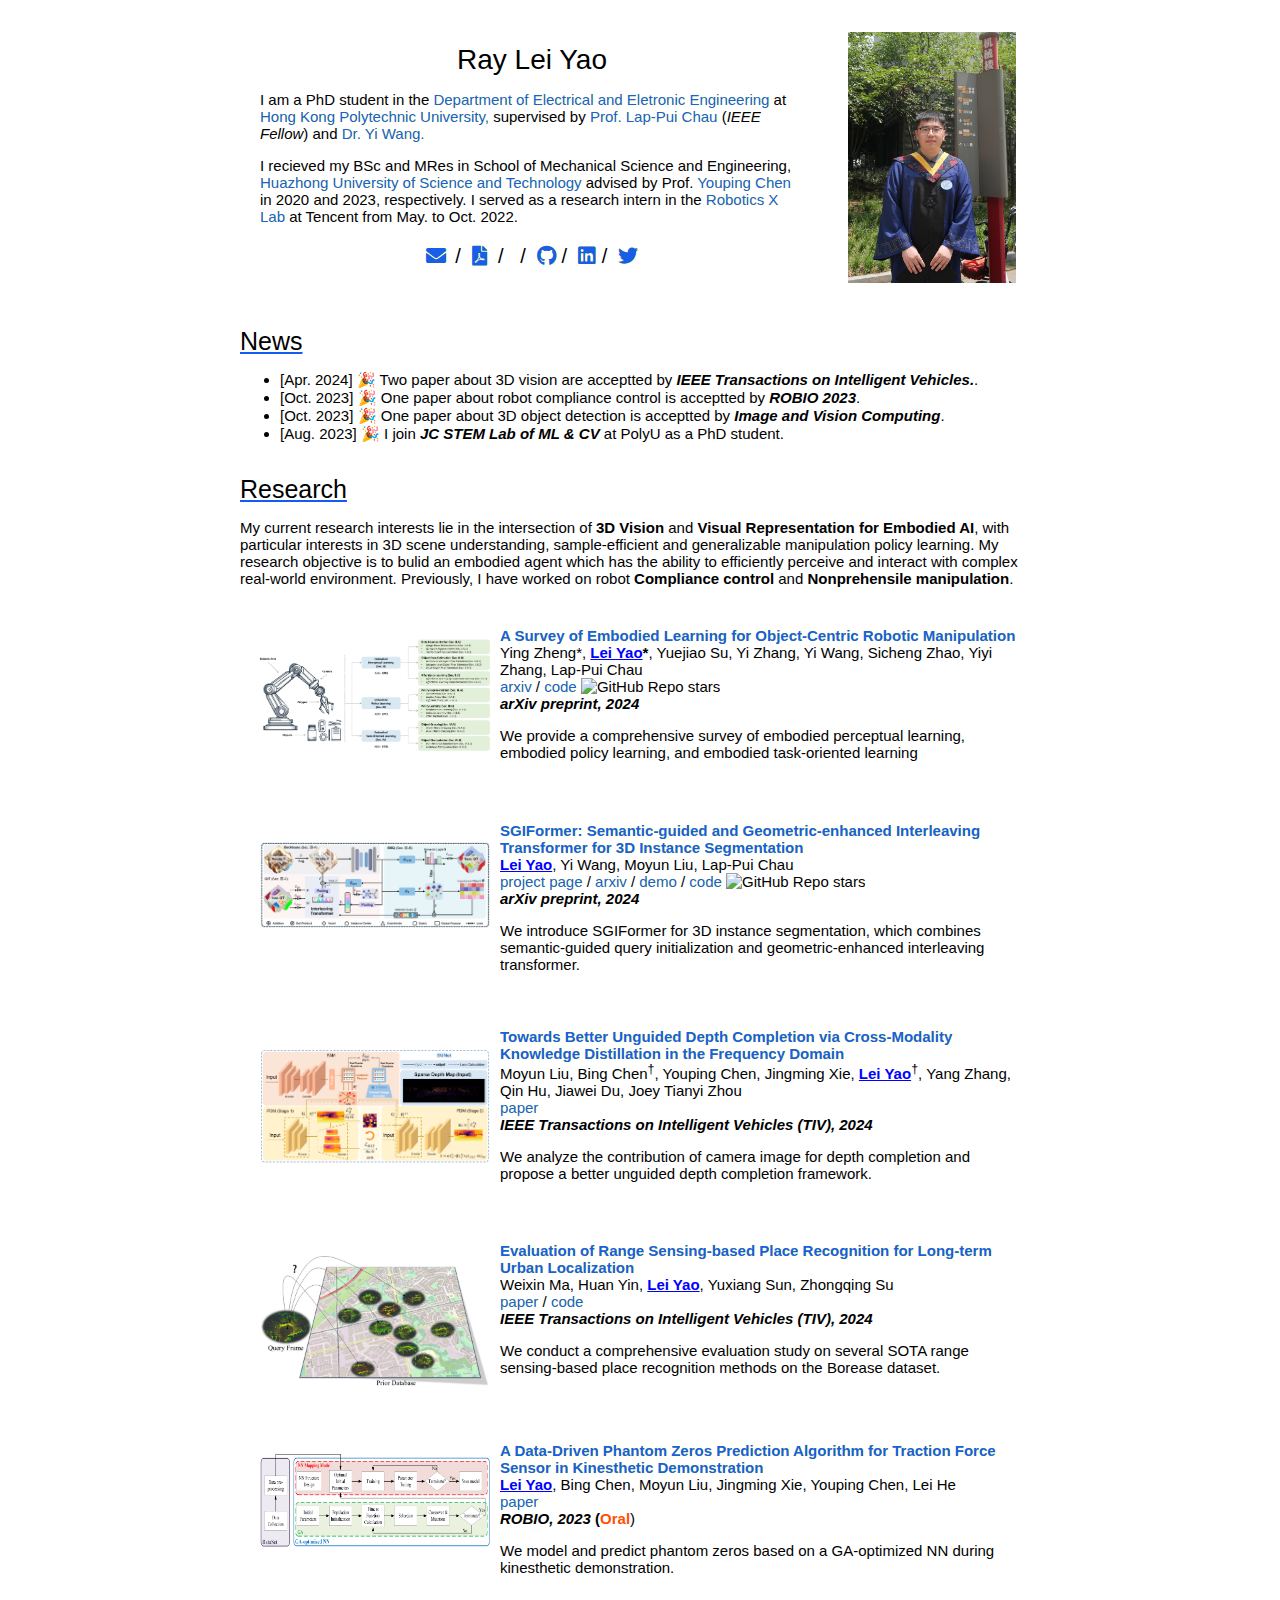
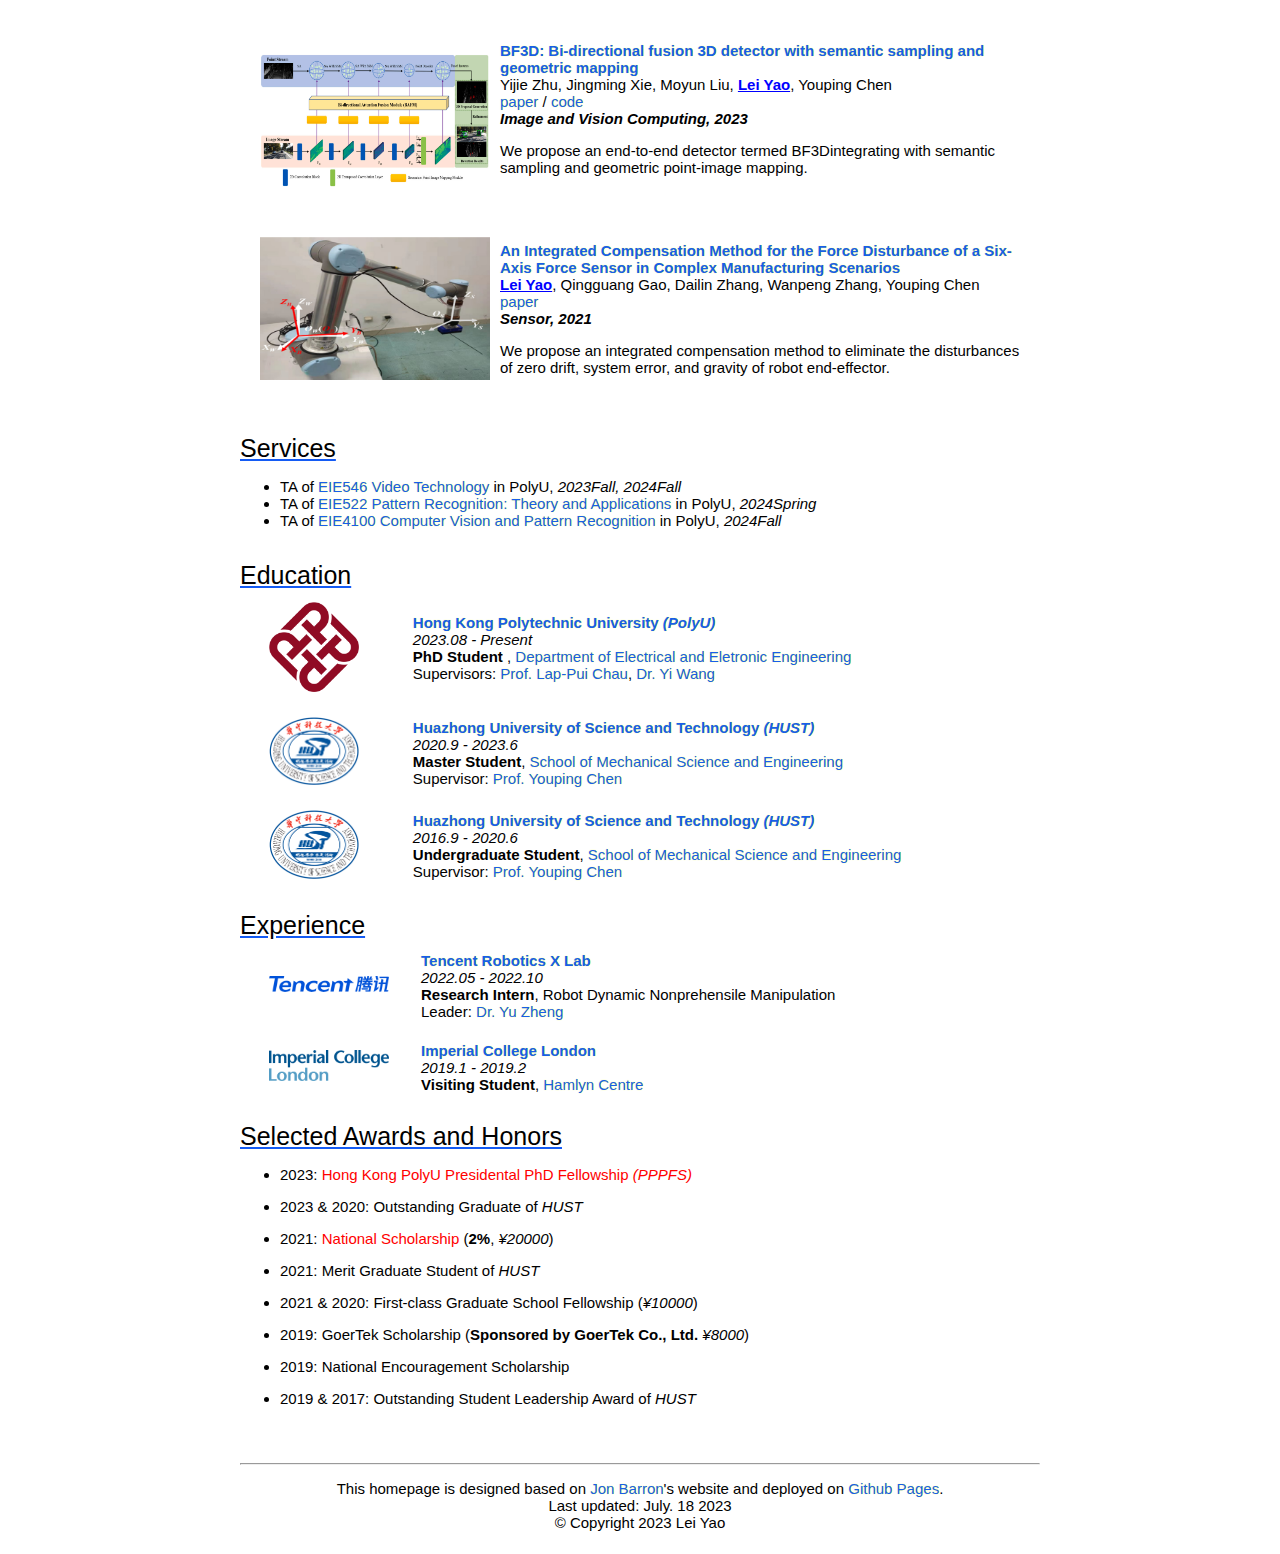
==== index.html @ b96302c8 "update SGIFormer new link" ====
<!DOCTYPE HTML>
<html lang="en">

<!-- <head> -->
<head><meta http-equiv="Content-Type" content="text/html; charset=UTF-8">
  <title>Lei Yao</title>
  <meta name="author" content="Lei Yao">
  <meta name="viewport" content="width=device-width, initial-scale=1">
  <link rel="stylesheet" type="text/css" href="stylesheet.css">
	<link rel="icon" type="image/png" href="static/images/PolyU.png">
  <link rel="stylesheet" href="https://cdn.jsdelivr.net/npm/@fortawesome/fontawesome-free@5.15.4/css/all.min.css" integrity="sha256-mUZM63G8m73Mcidfrv5E+Y61y7a12O5mW4ezU3bxqW4=" crossorigin="anonymous">
  <link rel="stylesheet" href="https://cdn.jsdelivr.net/npm/academicons@1.9.1/css/academicons.min.css" integrity="sha256-i1+4qU2G2860dGGIOJscdC30s9beBXjFfzjWLjBRsBg=" crossorigin="anonymous">

</head>

<!-- body -->
<body>
  <!-- self-intro -->
  <table style="width:100%;max-width:800px;border:0px;border-spacing:0px;border-collapse:separate;margin-right:auto;margin-left:auto;"><tbody>
    <tr style="padding:0px">
      <td style="padding:0px">
        <table style="width:100%;border:0px;border-spacing:0px;border-collapse:separate;margin-right:auto;margin-left:auto;"><tbody>
          <tr style="padding:0px">
            <td style="padding:2.5%;width:73%;vertical-align:middle">
              <p style="text-align:center">
                <name>Ray Lei Yao</name>
              </p>
              <p>
              <intro>I am a PhD student in the  
                <a href="https://www.polyu.edu.hk/eee/" target="_blank"><d>Department of Electrical and Eletronic Engineering</d></a> 
                at <a href="https://www.polyu.edu.hk/en/" target="_blank"><d>Hong Kong Polytechnic University,</d></a>
                supervised by <a href="https://www.eie.polyu.edu.hk/~lpchau/" target="_blank"><d> Prof. Lap-Pui Chau</d></a> (<i>IEEE Fellow</i>)
                and <a href="https://wangyintu.github.io/" target="_blank">Dr. Yi Wang.</a>
              </intro>
              <p>
              <intro>
                I recieved my BSc and MRes in School of Mechanical Science and Engineering, <a href="http://english.hust.edu.cn/" target="_blank"><d>Huazhong University of Science and Technology</d></a> 
                advised by Prof. <a href="http://english.mse.hust.edu.cn/info/1046/1148.htm" target="_blank"><d>Youping Chen</d></a> in 2020 and 2023, respectively. 
                I served as a research intern in the <a href="https://www.tencent.com/en-us/business/robotics.html" target="_blank">Robotics X Lab</a> at Tencent from May. to Oct. 2022.
              </intro>
              </p>   
              <p style="text-align:center;font-size:20px;">
                <a href="mailto:rayyohhust@gmail.com" target="_blank"><i class="fas fa-envelope" style="font-size:20px;"></i> </a> &nbsp/&nbsp
                <a href="static/pdf/YAO_Lei_CV.pdf" target="_blank"><i class="fas fa-file-pdf" style="font-size:20px;"></i></a> &nbsp/&nbsp
                <a href="https://scholar.google.com/citations?user=pPOcSQMAAAAJ" target="_blank"><i class="ai ai-google-scholar" style="font-size:20px;"></i></a> &nbsp/&nbsp
                <a href="https://github.com/RayYoh/" target="_blank"><i class="fab fa-github" style="font-size:20px;"></i></a>&nbsp/&nbsp
                <a href="https://www.linkedin.com/in/rayyoh/" target="_blank"><i class="fab fa-linkedin" style="font-size:20px;"></i></a>&nbsp/&nbsp
                <a href="https://twitter.com/HighLander7_" tabindex="_blank"><i class="fab fa-twitter" style="font-size:20px;"></i></a>
              </p>
            </td>
            <td style="padding:3%;width:40%;max-width:40%">
              <img style="width:100%;max-width:100%" alt="profile photo" src="static/images/profile.jpg" class="hoverZoomLink">
            </td>
          </tr>
        </tbody></table>
        <table style="width:100%;border:0px;border-spacing:0px;border-collapse:separate;margin-right:auto;margin-left:auto;"><tbody>
    </tr>
  </tbody></table>

  <!-- News -->
  <table style="width:90%;border:0px;border-spacing:0px;border-collapse:separate;margin-right:auto;margin-left:auto;"><tbody>
          
    <br>
    <heading>News</heading>
    <br>
    <td style="padding:0px;width:100%;vertical-align:middle">
    <p>
      <li>[Apr. 2024] 🎉 Two paper about 3D vision are acceptted by <i><strong>IEEE Transactions on Intelligent Vehicles.</strong></i>.</li>
      <li>[Oct. 2023] 🎉 One paper about robot compliance control is acceptted by <i><strong>ROBIO 2023</strong></i>.</li>
      <li>[Oct. 2023] 🎉 One paper about 3D object detection is acceptted by <i><strong>Image and Vision Computing</strong></i>.</li>
      <li>[Aug. 2023] 🎉 I join <i><strong>JC STEM Lab of ML & CV</strong></i> at PolyU as a PhD student.</li>
      
    </p> 
  </td>
  </tr>
  </tbody></table>

  <!-- Research -->
  <table style="width:100%;border:0px;border-spacing:0px;border-collapse:separate;margin-right:auto;margin-left:auto;"><tbody>
    <br>
    <heading>Research</heading>
    <br>
    <p>My current research interests lie in the intersection of <strong>3D Vision</strong> and <strong>Visual Representation for Embodied AI</strong>, 
      with particular interests in 3D scene understanding, sample-efficient and generalizable manipulation policy learning. My research objective
      is to bulid an embodied agent which has the ability to efficiently perceive and interact with complex real-world environment. 
      Previously, I have worked on robot <strong>Compliance control</strong> and <strong>Nonprehensile manipulation</strong>.</p>
    
    <!-- ORCM -->
    <tr>
      <td style="padding:20px;width:30%;vertical-align:middle">
        <div class="one">
          <div class="two" id='malle_image'>
            <br>
            <img src='static/images/ORCM.png' width="230"></div>
            <br>
          <img src='static/images/ORCM.png' width="230">
        </div>
        <script type="text/javascript">
          function malle_start() {
            document.getElementById('malle_image').style.opacity = "1";
          }
          function malle_stop() {
            document.getElementById('malle_image').style.opacity = "0";
          }
          malle_stop()
        </script>
      </td>
      <td style="padding:20px;width:75%;vertical-align:middle">
        <a href="https://ieeexplore.ieee.org/document/10517614">
          <papertitle>A Survey of Embodied Learning for Object-Centric Robotic Manipulation</papertitle>
        </a>
        <br>
        Ying Zheng*, <strong><u style="color: blue;">Lei Yao</u>*</strong>, Yuejiao Su, Yi Zhang, Yi Wang, Sicheng Zhao, Yiyi Zhang, Lap-Pui Chau
        <br>
        <a href="https://arxiv.org/pdf/2408.11537">arxiv</a> / <a href="https://github.com/RayYoh/OCRM_survey">code</a> <img alt="GitHub Repo stars" src="https://img.shields.io/github/stars/RayYoh/OCRM_survey?style=social">

        <br>
        <em><strong>arXiv preprint, 2024</strong></em>
        <p>We provide a comprehensive survey of embodied perceptual learning, embodied policy learning, and embodied task-oriented learning</p>
      </td>
    </tr>
   
    <!-- SGIFormer -->
    <tr>
      <td style="padding:20px;width:30%;vertical-align:middle">
        <div class="one">
          <div class="two" id='malle_image'>
            <br>
            <img src='static/images/SGIFormer.png' width="230"></div>
            <br>
          <img src='static/images/SGIFormer.png' width="230">
        </div>
        <script type="text/javascript">
          function malle_start() {
            document.getElementById('malle_image').style.opacity = "1";
          }
          function malle_stop() {
            document.getElementById('malle_image').style.opacity = "0";
          }
          malle_stop()
        </script>
      </td>
      <td style="padding:20px;width:75%;vertical-align:middle">
        <a href="https://rayyoh.github.io/SGIFormer/">
          <papertitle>SGIFormer: Semantic-guided and Geometric-enhanced Interleaving Transformer for 3D Instance Segmentation</papertitle>
        </a>
        <br>
        <strong><u style="color: blue;">Lei Yao</u></strong>, Yi Wang, Moyun Liu, Lap-Pui Chau
        <br>
        <a href="https://rayyoh.github.io/SGIFormer/">project page</a> / <a href="https://arxiv.org/abs/2407.11564">arxiv</a> / <a href="https://rayyoh.github.io/SGIFormer/static/visualizations/f3d64c30f8/index.html">demo</a> / <a href="https://github.com/RayYoh/SGIFormer">code</a> <img alt="GitHub Repo stars" src="https://img.shields.io/github/stars/RayYoh/SGIFormer?style=social">

        <br>
        <em><strong>arXiv preprint, 2024</strong></em>
        <p>We introduce SGIFormer for 3D instance segmentation, which combines semantic-guided query initialization and geometric-enhanced interleaving transformer.</p>
      </td>
    </tr>

    <!-- BUNet -->
    <tr>
      <td style="padding:20px;width:30%;vertical-align:middle">
        <div class="one">
          <div class="two" id='malle_image'>
            <br>
            <img src='static/images/BUNet.png' width="230"></div>
            <br>
          <img src='static/images/BUNet.png' width="230">
        </div>
        <script type="text/javascript">
          function malle_start() {
            document.getElementById('malle_image').style.opacity = "1";
          }
          function malle_stop() {
            document.getElementById('malle_image').style.opacity = "0";
          }
          malle_stop()
        </script>
      </td>
      <td style="padding:20px;width:75%;vertical-align:middle">
        <a href="https://ieeexplore.ieee.org/document/10517614">
          <papertitle>Towards Better Unguided Depth Completion via Cross-Modality Knowledge Distillation in the Frequency Domain</papertitle>
        </a>
        <br>
        Moyun Liu, Bing Chen<span style="vertical-align: super; font-size: smaller;">&#8224;</span>,
        Youping Chen, Jingming Xie,
        <strong><u style="color: blue;">Lei Yao</u></strong><span style="vertical-align: super; font-size: smaller;">&#8224;</span>,
        Yang Zhang, Qin Hu, Jiawei Du, Joey Tianyi Zhou
        <br>
        <a href="https://ieeexplore.ieee.org/document/10517614">paper</a>
        <br>
        <em><strong>IEEE Transactions on Intelligent Vehicles (TIV), 2024</strong></em>
        <p>We analyze the contribution of camera image for depth completion and propose a better unguided depth completion framework.</p>
      </td>
    </tr>

    <!-- Place Recognition -->
    <tr>
      <td style="padding:20px;width:30%;vertical-align:middle">
        <div class="one">
          <div class="two" id='malle_image'>
            <br>
            <img src='static/images/PR.png' width="230"></div>
            <br>
          <img src='static/images/PR.png' width="230">
        </div>
        <script type="text/javascript">
          function malle_start() {
            document.getElementById('malle_image').style.opacity = "1";
          }
          function malle_stop() {
            document.getElementById('malle_image').style.opacity = "0";
          }
          malle_stop()
        </script>
      </td>
      <td style="padding:20px;width:75%;vertical-align:middle">
        <a href="https://ieeexplore.ieee.org/document/10477884">
          <papertitle>Evaluation of Range Sensing-based Place Recognition for Long-term Urban Localization</papertitle>
        </a>
        <br>
        Weixin Ma, Huan Yin,         
        <strong><u style="color: blue;">Lei Yao</u></strong>,
        Yuxiang Sun, Zhongqing Su
        <br>
        <a href="https://ieeexplore.ieee.org/document/10477884">paper</a> / <a href="https://github.com/Weixin-Ma/PR_Evaluation_Project">code</a>
        <br>
        <em><strong>IEEE Transactions on Intelligent Vehicles (TIV), 2024</strong></em>        
        <p>We conduct a comprehensive evaluation study on several SOTA range sensing-based place recognition methods on the Borease dataset.</p>
      </td>
    </tr>

    <!-- GANN -->
    <tr>
      <td style="padding:20px;width:30%;vertical-align:middle">
        <div class="one">
          <div class="two" id='malle_image'>
            <br>
            <img src='static/images/GANN.png' width="230"></div>
            <br>
          <img src='static/images/GANN.png' width="230">
        </div>
        <script type="text/javascript">
          function malle_start() {
            document.getElementById('malle_image').style.opacity = "1";
          }
          function malle_stop() {
            document.getElementById('malle_image').style.opacity = "0";
          }
          malle_stop()
        </script>
      </td>
      <td style="padding:20px;width:75%;vertical-align:middle">
        <a href="https://ieeexplore.ieee.org/abstract/document/10354632" target="_blank">
          <papertitle>A Data-Driven Phantom Zeros Prediction Algorithm for Traction Force Sensor in Kinesthetic Demonstration</papertitle>
        </a>
        <br>        
        <strong><u style="color: blue;">Lei Yao</u></strong>, Bing Chen, Moyun Liu, Jingming Xie, Youping Chen, Lei He
        <br>
        <a href="https://ieeexplore.ieee.org/abstract/document/10354632">paper</a>
        <br>
        <em><strong>ROBIO, 2023</em> (<b color=red>Oral</b></strong>)        
        <p>We model and predict phantom zeros based on a GA-optimized NN during kinesthetic demonstration.</p>
      </td>
    </tr>

    <!-- BF3D -->
    <tr>
      <td style="padding:20px;width:30%;vertical-align:middle">
        <div class="one">
          <div class="two" id='malle_image'>
            <br>
            <img src='static/images/BF3D.png' width="230"></div>
            <br>
          <img src='static/images/BF3D.png' width="230">
        </div>
        <script type="text/javascript">
          function malle_start() {
            document.getElementById('malle_image').style.opacity = "1";
          }
          function malle_stop() {
            document.getElementById('malle_image').style.opacity = "0";
          }
          malle_stop()
        </script>
      </td>
      <td style="padding:20px;width:75%;vertical-align:middle">
        <a href="https://www.sciencedirect.com/science/article/pii/S0262885623002093?dgcid=coauthor" target="_blank">
          <papertitle>BF3D: Bi-directional fusion 3D detector with semantic sampling and geometric mapping</papertitle>
        </a>
        <br>
        Yijie Zhu, Jingming Xie, Moyun Liu, <strong><u style="color: blue;">Lei Yao</u></strong>, Youping Chen
        <br>
        <a href="https://www.sciencedirect.com/science/article/pii/S0262885623002093?dgcid=coauthor">paper</a> / <a href="https://github.com/hustzyj/BF3D">code</a>
        <br>
        <em><strong>Image and Vision Computing, 2023</strong></em>
        <p></p>
        
        <p>We propose an end-to-end detector termed BF3Dintegrating with semantic sampling and geometric point-image mapping.</p>
      </td>
    </tr>

    <!-- Sensors -->
    <tr>
      <td style="padding:20px;width:30%;vertical-align:middle">
        <!-- <div class="one">
          <div class="two" id='malle_image'>
            <br>
            <img src='static/images/2021sensors.png' width="190"></div>
            <br>
          <img src='static/images/2021sensors.png' width="190">
        </div> -->
        <div class="one">
          <img src='static/images/sensors.png' width="230">
        <script type="text/javascript">
          function malle_start() {
            document.getElementById('malle_image').style.opacity = "1";
          }
          function malle_stop() {
            document.getElementById('malle_image').style.opacity = "0";
          }
          malle_stop()
        </script>
      </td>
      <td style="padding:20px;width:75%;vertical-align:middle">
        <a href="https://www.mdpi.com/1424-8220/21/14/4706" target="_blank">
          <papertitle>An Integrated Compensation Method for the Force Disturbance of a Six-Axis Force Sensor in Complex Manufacturing Scenarios</papertitle>
        </a>
        <br>
        <strong><u style="color: blue;">Lei Yao</u></strong>, Qingguang Gao, Dailin Zhang, Wanpeng Zhang, Youping Chen
        <br>
        <a href="https://www.mdpi.com/1424-8220/21/14/4706">paper</a>
        <br>
        <em><strong>Sensor, 2021</strong></em>        
        <p>We propose an integrated compensation method to eliminate the disturbances of zero drift, system error, and gravity of robot end-effector.</p>
      </td>
    </tr>

  </tbody></table>

  <!-- Preprints -->
  <!-- <table style="width:100%;border:0px;border-spacing:0px;border-collapse:separate;margin-right:auto;margin-left:auto;"><tbody>
    <br>
    <heading>Preprints</heading>
    <br>

  </tbody></table> -->


  <!-- Recent Talks -->
  <!-- <table style="width:90%;border:0px;border-spacing:0px;border-collapse:separate;margin-right:auto;margin-left:auto;"><tbody>
        <br>
          <heading>Recent Talks</heading>
        <br>
        <td style="padding:0px;width:100%;vertical-align:middle">
          <P>
            <li>I presented <em>Towards Generalizable Object Perception and Manipulation</em> at <a href="www.shenlanxueyuan.com" target="_blank">Shenlan</a> Open Courses on July 23, 2023.
              <br>
              <a href="./static/images/shenlan_poster.jpg" target="_blank">Poster</a>
              /
              <a href="https://www.shenlanxueyuan.com/open/course/195" target="_blank">Website</a>
              /
              <a href="https://www.shenlanxueyuan.com/open/course/195/lesson/180/liveToVideoPreview" target="_blank">Video</a>
            </li>
          </P>
        </td>

  </tbody></table> -->
    
  <!-- Services -->
  <table style="width:90%;border:0px;border-spacing:0px;border-collapse:separate;margin-right:auto;margin-left:auto;"><tbody>
      <tr>
        <br>
        <heading>Services</heading>
        <br>
      <td style="padding:0px;width:100%;vertical-align:middle">
        <p>
          <li>TA of <a href="https://www.polyu.edu.hk/eee/-/media/department/eee/content/study/subject-syllabi/eee-subject-syllabi/msc-subjects/2023-2024/eie546.pdf">EIE546 Video Technology</a> in PolyU, <i>2023Fall, 2024Fall</i></li>
          <li>TA of <a href="https://www.eie.polyu.edu.hk/prog/msc/syllabus/eie522.pdf">EIE522 Pattern Recognition: Theory and Applications</a> in PolyU, <i>2024Spring</i></li>
          <li>TA of <a href="https://www.polyu.edu.hk/eee/-/media/department/eee/content/study/subject-syllabi/eee-subject-syllabi/msc-subjects/2023-2024/eie546.pdf">EIE4100 Computer Vision and Pattern Recognition</a> in PolyU, <i>2024Fall</i></li>
        </p>
       
      </td>
    </tr>
  </tbody></table>

  <!-- Education -->
  <table width="100%" align="center" border="0" cellpadding="10"><tbody>
      <br>
          <heading>Education</heading>
      <br>
      <tr>
        <td style="padding-left:27px;padding-right:20px;width:20%;vertical-align:middle"><img src="static/images/PolyU.png", width="90"></td>
        <td width="90%" valign="center">
          <strong><a href="https://www.polyu.edu.hk/en/" target="_blank"><papertitle>Hong Kong Polytechnic University <i>(PolyU)</i> </papertitle> </a></strong>
          <br> <em>2023.08 - Present</em> <br><strong>PhD Student </strong>, <a href="https://www.polyu.edu.hk/eee/" target="_blank"><d>Department of Electrical and Eletronic Engineering</d></a>
          <br> Supervisors: <a href="https://www.eie.polyu.edu.hk/~lpchau/" target="_blank">Prof. Lap-Pui Chau</a>, 
              <a href="https://wangyintu.github.io/" target="_blank">Dr. Yi Wang</a>
        </td>
      </tr>
      <tr>
        <td style="padding-left:27px;padding-right:20px;width:20%;vertical-align:middle"><img src="static/images/hust_logo.png", width="90"></td>
        <td width="90%" valign="center">
          <strong><a href="http://english.hust.edu.cn/" target="_blank"><papertitle>Huazhong University of Science and Technology <i>(HUST)</i></papertitle></a></strong>
          <br> <em>2020.9 - 2023.6</em>
          <br> <strong>Master Student</strong>, <a href="http://mse.hust.edu.cn/"><d>School of Mechanical Science and Engineering</d></a> 
          <br> Supervisor: <a href="http://english.mse.hust.edu.cn/info/1046/1148.htm" target="_blank">Prof. Youping Chen</a> 
        </td>
      </tr>
      <tr>
        <td style="padding-left:27px;padding-right:20px;width:20%;vertical-align:middle"><img src="static/images/hust_logo.png", width="90"></td>
        <td width="90%" valign="center">
          <strong><a href="http://english.hust.edu.cn/" target="_blank"><papertitle>Huazhong University of Science and Technology <i>(HUST)</i></papertitle></a></strong>
          <br> <em>2016.9 - 2020.6</em>
          <br> <strong>Undergraduate Student</strong>, <a href="http://mse.hust.edu.cn/"><d>School of Mechanical Science and Engineering</d></a> 
          <br> Supervisor: <a href="http://english.mse.hust.edu.cn/info/1046/1148.htm" target="_blank">Prof. Youping Chen</a> 
        </td>
      </tr>
        
  </tbody></table>

<!-- Experience -->
<table width="100%" align="center" border="0" cellpadding="10"><tbody>
  <br>
      <heading>Experience</heading>
  <br> 
  <tr>
    <td style="padding-left:27px;padding-right:20px;width:20%;vertical-align:middle"><img src="static/images/tencent_logo.png", width="120"></td>
    <td width="90%" valign="center">
      <strong><a href="https://www.tencent.com/en-us/business/robotics.html" target="_blank"><papertitle>Tencent Robotics X Lab</papertitle></a></strong>
      <br> <em>2022.05 - 2022.10</em>
      <br> <strong>Research Intern</strong>, Robot Dynamic Nonprehensile Manipulation
      <br> Leader: <a href="https://scholar.google.com/citations?hl=en&user=oBXTTesAAAAJ&view_op=list_works&sortby=pubdate" target="_blank">Dr. Yu Zheng</a> 
    </td>
  </tr>
  <tr>
    <td style="padding-left:27px;padding-right:20px;width:20%;vertical-align:middle"><img src="static/images/IC_logo.png", width="120"></td>
    <td width="90%" valign="center">
      <strong><a href="https://www.imperial.ac.uk/" target="_blank"><papertitle>Imperial College London</papertitle></a></strong>
      <br> <em>2019.1 - 2019.2</em>
      <br> <strong>Visiting Student</strong>, <a href="https://www.imperial.ac.uk/hamlyn-centre/"><d>Hamlyn Centre</d></a> 
    </td>
  </tr>
      
  </tbody></table>

  <!-- Selected Awards and Honors -->
  <table style="width:90%;border:0px;border-spacing:0px;border-collapse:separate;margin-right:auto;margin-left:auto;"><tbody>
          
          <br>
          <heading>Selected Awards and Honors</heading>

          <br>
        <td style="padding:0px;width:100%;vertical-align:middle">
          
          <p>
            <li>2023: <font color=red>Hong Kong PolyU Presidental PhD Fellowship <i>(PPPFS)</i></font></li>
          </p>
          <p>
            <li>2023 & 2020: Outstanding Graduate of <i>HUST</i></li>
          </p>
          <p>
            <li>2021: <font color=red>National Scholarship</font> (<strong>2%</strong>, <em>¥20000</em>)</li>
          </p>
          <p>
            <li>2021: Merit Graduate Student of <i>HUST</i></li>
          </p>
          <p>
            <li>2021 & 2020: First-class Graduate School Fellowship (<em>¥10000</em>)</li>
          </p>
          <p>
            <li>2019: GoerTek Scholarship (<strong>Sponsored by GoerTek Co., Ltd.</strong> <em>¥8000</em>)</li>
          </p>
          <p>
            <li>2019: National Encouragement Scholarship</li>
          </p>
          <p>
            <li>2019 & 2017: Outstanding Student Leadership Award of <i>HUST</i></li>
          </p>
          
        </td>
      </tr>
  </tbody></table>

  <!-- Repos -->
  <!-- <table style="width:90%;border:0px;border-spacing:0px;border-collapse:separate;margin-right:auto;margin-left:auto;"><tbody>
    <br>
      <heading>Repos</heading>
    <br>
    <br>
    <tr>
      <td style="padding-left:27px;padding-right:20px;width:20%;vertical-align:middle">
        <a href="https://github.com/RayYoh/Awesome-Robot-Learning">
          <img class="repo-img-light w-100" alt="Awesome-Robot-Learning" src="https://github-readme-stats.vercel.app/api/pin/?username=RayYoh&repo=Awesome-Robot-Learning&theme=default_repocard&show_owner=RayYoh">
        </a>
      </td>
      <td style="padding-left:27px;padding-right:20px;width:20%;vertical-align:middle">
        <a href="https://github.com/RayYoh/BasicRL">
          <img class="repo-img-light w-100" alt="BasicRL" src="https://github-readme-stats.vercel.app/api/pin/?username=RayYoh&repo=BasicRL&theme=default_repocard&show_owner=RayYoh">
        </a>
      </td>
    </tr>
  </tbody></table> -->
  
  <table style="width:100%;border:0px;border-spacing:0px;border-collapse:separate;margin-right:auto;margin-left:auto;"><tbody>
    <tr>
      <script type='text/javascript' id='clustrmaps' src='//cdn.clustrmaps.com/map_v2.js?cl=ffffff&w=300&t=tt&d=C6pfiXJFA_L1B3P55fU4g85FNhN1Pk-N8fJmWdfX9t4&co=2d78ad&ct=ffffff&cmo=3acc3a&cmn=ff5353'></script>
    </tr>
  </tbody></table>
  
  
  
  <!-- Aknowledgements -->
  <table style="width:100%;border:0px;border-spacing:0px;border-collapse:separate;margin-right:auto;margin-left:auto;"><tbody>
    <tr>
      <br>
      <br>
      <hr>
        <p style="text-align:center">
          This homepage is designed based on <a href="https://jonbarron.info/">Jon Barron</a>'s website and deployed on <a href="https://pages.github.com/">Github Pages</a>. 
          <br> Last updated: July. 18 2023
          <br> © Copyright 2023 Lei Yao
        </p>
      </td>
      </tr>
  </tbody></table>
 
</body>
</html>
---- stylesheet.css ----
/* latin-ext */
@font-face {
  font-family: 'Lato';
  font-style: italic;
  font-weight: 400;
  src: local('Lato Italic'), local('Lato-Italic'), url(https://fonts.gstatic.com/s/lato/v15/S6u8w4BMUTPHjxsAUi-qNiXg7eU0.woff2) format('woff2');
  unicode-range: U+0100-024F, U+0259, U+1E00-1EFF, U+2020, U+20A0-20AB, U+20AD-20CF, U+2113, U+2C60-2C7F, U+A720-A7FF;
}
/* latin */
@font-face {
  font-family: 'Lato';
  font-style: italic;
  font-weight: 400;
  src: local('Lato Italic'), local('Lato-Italic'), url(https://fonts.gstatic.com/s/lato/v15/S6u8w4BMUTPHjxsAXC-qNiXg7Q.woff2) format('woff2');
  unicode-range: U+0000-00FF, U+0131, U+0152-0153, U+02BB-02BC, U+02C6, U+02DA, U+02DC, U+2000-206F, U+2074, U+20AC, U+2122, U+2191, U+2193, U+2212, U+2215, U+FEFF, U+FFFD;
}
/* latin-ext */
@font-face {
  font-family: 'Lato';
  font-style: italic;
  font-weight: 700;
  src: local('Lato Bold Italic'), local('Lato-BoldItalic'), url(https://fonts.gstatic.com/s/lato/v15/S6u_w4BMUTPHjxsI5wq_FQftx9897sxZ.woff2) format('woff2');
  unicode-range: U+0100-024F, U+0259, U+1E00-1EFF, U+2020, U+20A0-20AB, U+20AD-20CF, U+2113, U+2C60-2C7F, U+A720-A7FF;
}
/* latin */
@font-face {
  font-family: 'Lato';
  font-style: italic;
  font-weight: 700;
  src: local('Lato Bold Italic'), local('Lato-BoldItalic'), url(https://fonts.gstatic.com/s/lato/v15/S6u_w4BMUTPHjxsI5wq_Gwftx9897g.woff2) format('woff2');
  unicode-range: U+0000-00FF, U+0131, U+0152-0153, U+02BB-02BC, U+02C6, U+02DA, U+02DC, U+2000-206F, U+2074, U+20AC, U+2122, U+2191, U+2193, U+2212, U+2215, U+FEFF, U+FFFD;
}
/* latin-ext */
@font-face {
  font-family: 'Lato';
  font-style: normal;
  font-weight: 400;
  src: local('Lato Regular'), local('Lato-Regular'), url(https://fonts.gstatic.com/s/lato/v15/S6uyw4BMUTPHjxAwXiWtFCfQ7A.woff2) format('woff2');
  unicode-range: U+0100-024F, U+0259, U+1E00-1EFF, U+2020, U+20A0-20AB, U+20AD-20CF, U+2113, U+2C60-2C7F, U+A720-A7FF;
}
/* latin */
@font-face {
  font-family: 'Lato';
  font-style: normal;
  font-weight: 400;
  src: local('Lato Regular'), local('Lato-Regular'), url(https://fonts.gstatic.com/s/lato/v15/S6uyw4BMUTPHjx4wXiWtFCc.woff2) format('woff2');
  unicode-range: U+0000-00FF, U+0131, U+0152-0153, U+02BB-02BC, U+02C6, U+02DA, U+02DC, U+2000-206F, U+2074, U+20AC, U+2122, U+2191, U+2193, U+2212, U+2215, U+FEFF, U+FFFD;
}
/* latin-ext */
@font-face {
  font-family: 'Lato';
  font-style: normal;
  font-weight: 700;
  src: local('Lato Bold'), local('Lato-Bold'), url(https://fonts.gstatic.com/s/lato/v15/S6u9w4BMUTPHh6UVSwaPGQ3q5d0N7w.woff2) format('woff2');
  unicode-range: U+0100-024F, U+0259, U+1E00-1EFF, U+2020, U+20A0-20AB, U+20AD-20CF, U+2113, U+2C60-2C7F, U+A720-A7FF;
}
/* latin */
@font-face {
  font-family: 'Lato';
  font-style: normal;
  font-weight: 700;
  src: local('Lato Bold'), local('Lato-Bold'), url(https://fonts.gstatic.com/s/lato/v15/S6u9w4BMUTPHh6UVSwiPGQ3q5d0.woff2) format('woff2');
  unicode-range: U+0000-00FF, U+0131, U+0152-0153, U+02BB-02BC, U+02C6, U+02DA, U+02DC, U+2000-206F, U+2074, U+20AC, U+2122, U+2191, U+2193, U+2212, U+2215, U+FEFF, U+FFFD;
}


a {
  color: #0a54f4f5;
  text-decoration: none;
  text-shadow: 0px 0px 1px rgb(235, 255, 58);
  
}
b {
  color: #ff5005;
  text-decoration: none;
}
c {
  color: #000000;
  text-decoration: none;
}

a.a1 { color:  #fe6a00e9;
  text-shadow: 0px 0px 0.5px rgb(235, 61, 30);}
a.a2 { color:  #000000;text-shadow: none;}
a.a1:focus,
/* a.a1:hover { color:rgb(95, 23, 110);
  text-decoration: none;} */


a:focus,
a:hover {
  color: #f09228;
  text-decoration: none;
}

body,
td,
th,
tr,
p,
a {
  font-family: 'Lato', Verdana, Helvetica, sans-serif;
  font-size: 15px;
  
}

strong {
  font-family: 'Lato', Verdana, Helvetica, sans-serif;
  font-size: 15px;
}

heading {
  font-family: 'Lato', Verdana, Helvetica, sans-serif;
  font-size: 25px;
  /* color: #313164; */
  text-decoration: underline;
  text-decoration-style: solid;
  -webkit-text-decoration-color: #0a54f4f5;
  text-decoration-color:#0a54f4f5; /* #ac715b; */
}

heading2 {
  font-family: 'Lato', Verdana, Helvetica, sans-serif;
  font-size: 25px;
  /*color: #313164;*/
  -webkit-text-decoration-color: #0a54f4f5;
  text-decoration-color:#0a54f4f5; /* #ac715b; */
}

papertitle {
  font-family: 'Lato', Verdana, Helvetica, sans-serif;
  font-size: 15px;
  font-weight: 700
}

name {
  font-family: 'Lato', Verdana, Helvetica, sans-serif;
  font-size: 28px;
}

abs {
  font-family: 'Lato', Verdana, Helvetica, sans-serif;
  font-size: 15px;
  color:
  	#EB6400;
}
.one {
  width: 160px;
  height: 160px;
  position: relative;
}

.two {
  width: 160px;
  height: 160px;
  position: absolute;
  transition: opacity .2s ease-in-out;
  -moz-transition: opacity .2s ease-in-out;
  -webkit-transition: opacity .2s ease-in-out;
}

.fade {
  transition: opacity .2s ease-in-out;
  -moz-transition: opacity .2s ease-in-out;
  -webkit-transition: opacity .2s ease-in-out;
}

span.highlight {
  background-color: #ffffd0;
}
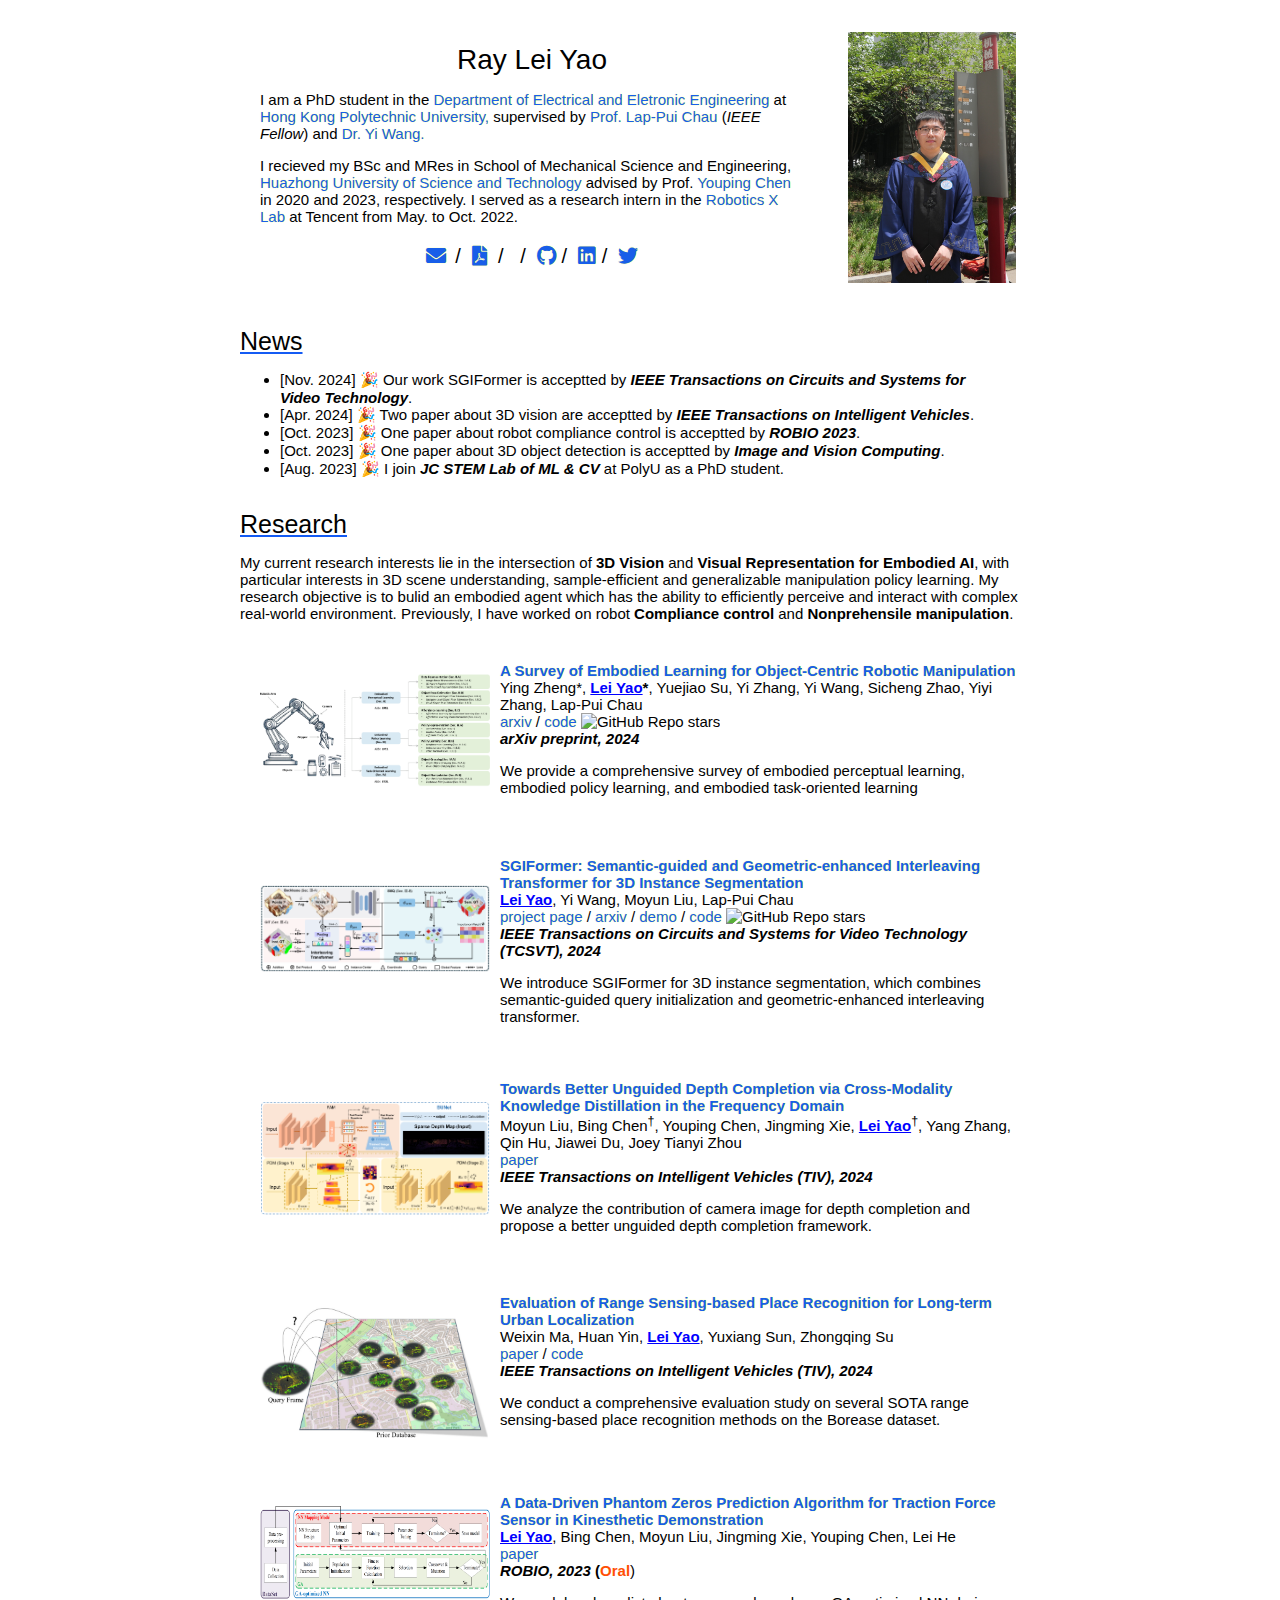
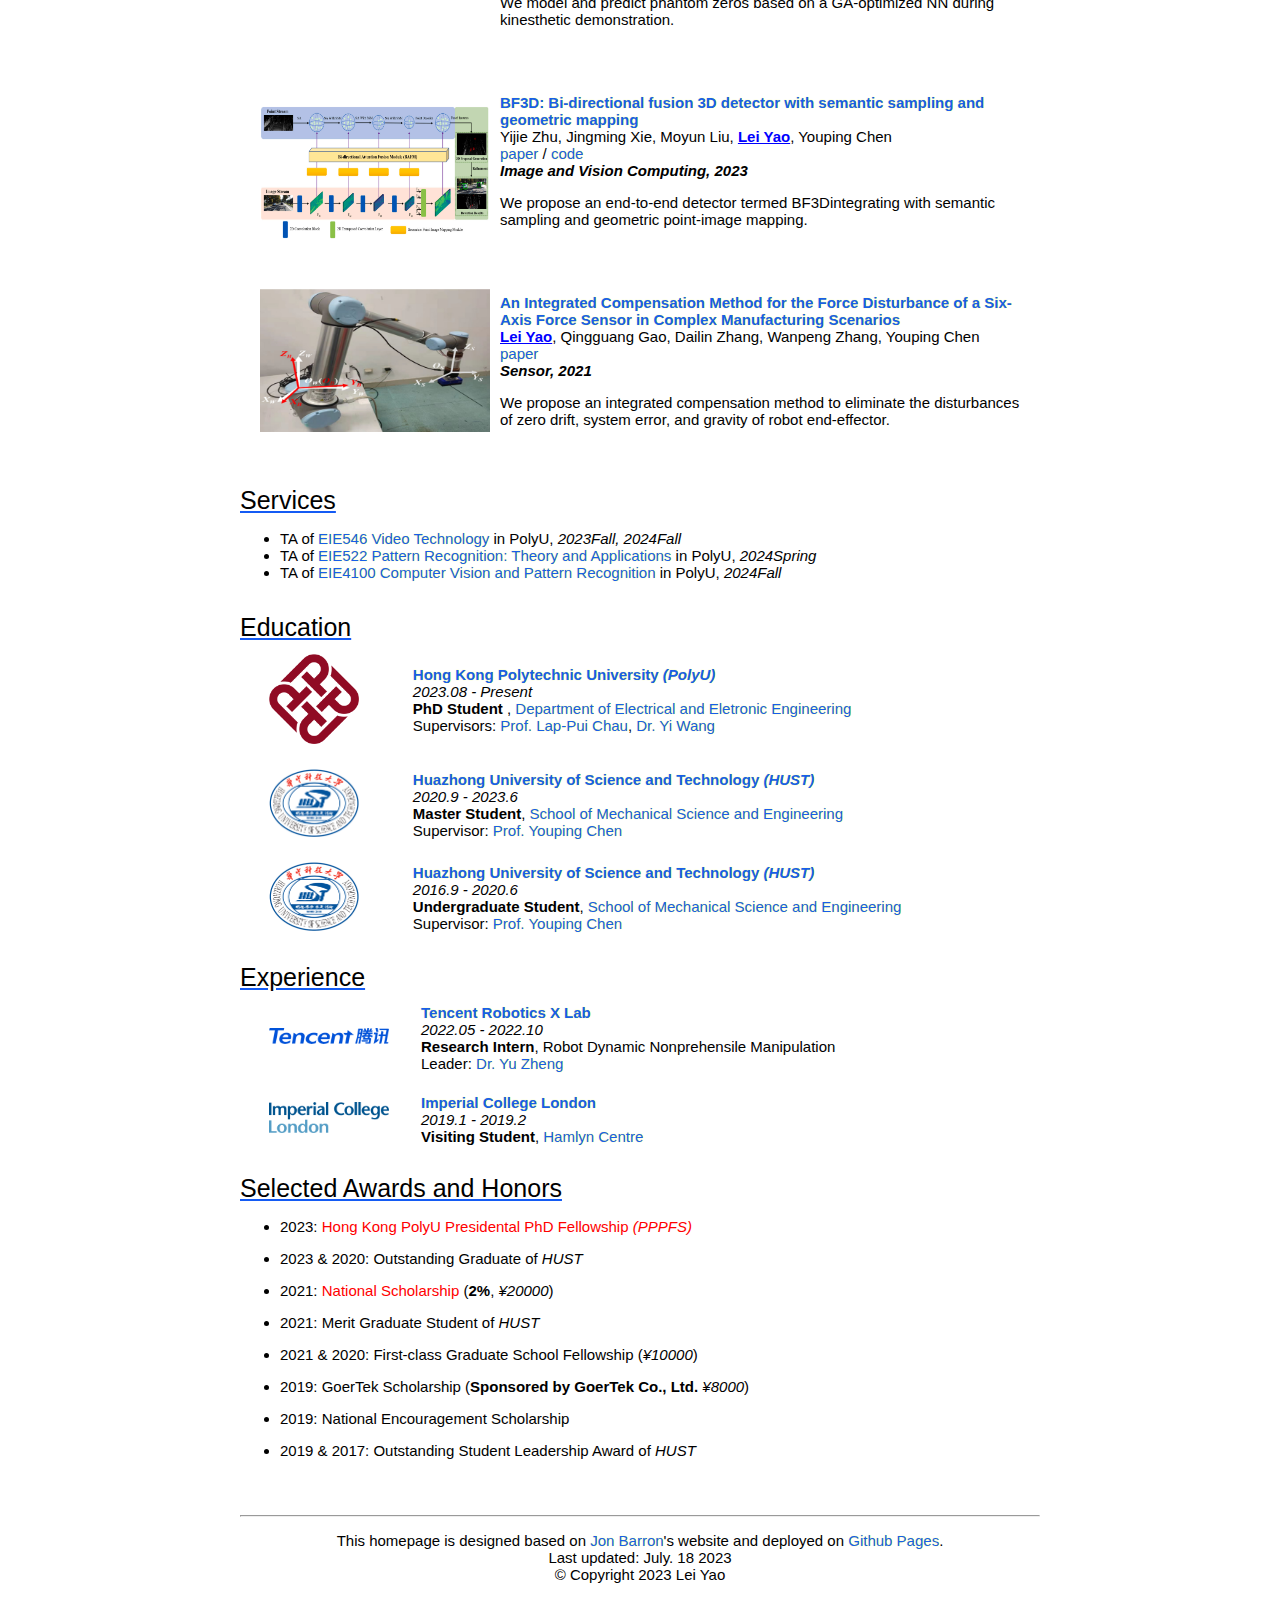
==== commit 593ae7c7: "update sgiformer" ====
--- a/index.html
+++ b/index.html
@@ -65,7 +65,8 @@
     <br>
     <td style="padding:0px;width:100%;vertical-align:middle">
     <p>
-      <li>[Apr. 2024] 🎉 Two paper about 3D vision are acceptted by <i><strong>IEEE Transactions on Intelligent Vehicles.</strong></i>.</li>
+      <li>[Nov. 2024] 🎉 Our work SGIFormer is acceptted by <i><strong>IEEE Transactions on Circuits and Systems for Video Technology</strong></i>.</li>
+      <li>[Apr. 2024] 🎉 Two paper about 3D vision are acceptted by <i><strong>IEEE Transactions on Intelligent Vehicles</strong></i>.</li>
       <li>[Oct. 2023] 🎉 One paper about robot compliance control is acceptted by <i><strong>ROBIO 2023</strong></i>.</li>
       <li>[Oct. 2023] 🎉 One paper about 3D object detection is acceptted by <i><strong>Image and Vision Computing</strong></i>.</li>
       <li>[Aug. 2023] 🎉 I join <i><strong>JC STEM Lab of ML & CV</strong></i> at PolyU as a PhD student.</li>
@@ -150,7 +151,7 @@
         <a href="https://rayyoh.github.io/SGIFormer/">project page</a> / <a href="https://arxiv.org/abs/2407.11564">arxiv</a> / <a href="https://rayyoh.github.io/SGIFormer/static/visualizations/f3d64c30f8/index.html">demo</a> / <a href="https://github.com/RayYoh/SGIFormer">code</a> <img alt="GitHub Repo stars" src="https://img.shields.io/github/stars/RayYoh/SGIFormer?style=social">
 
         <br>
-        <em><strong>arXiv preprint, 2024</strong></em>
+        <em><strong>IEEE Transactions on Circuits and Systems for Video Technology (TCSVT), 2024</strong></em>
         <p>We introduce SGIFormer for 3D instance segmentation, which combines semantic-guided query initialization and geometric-enhanced interleaving transformer.</p>
       </td>
     </tr>
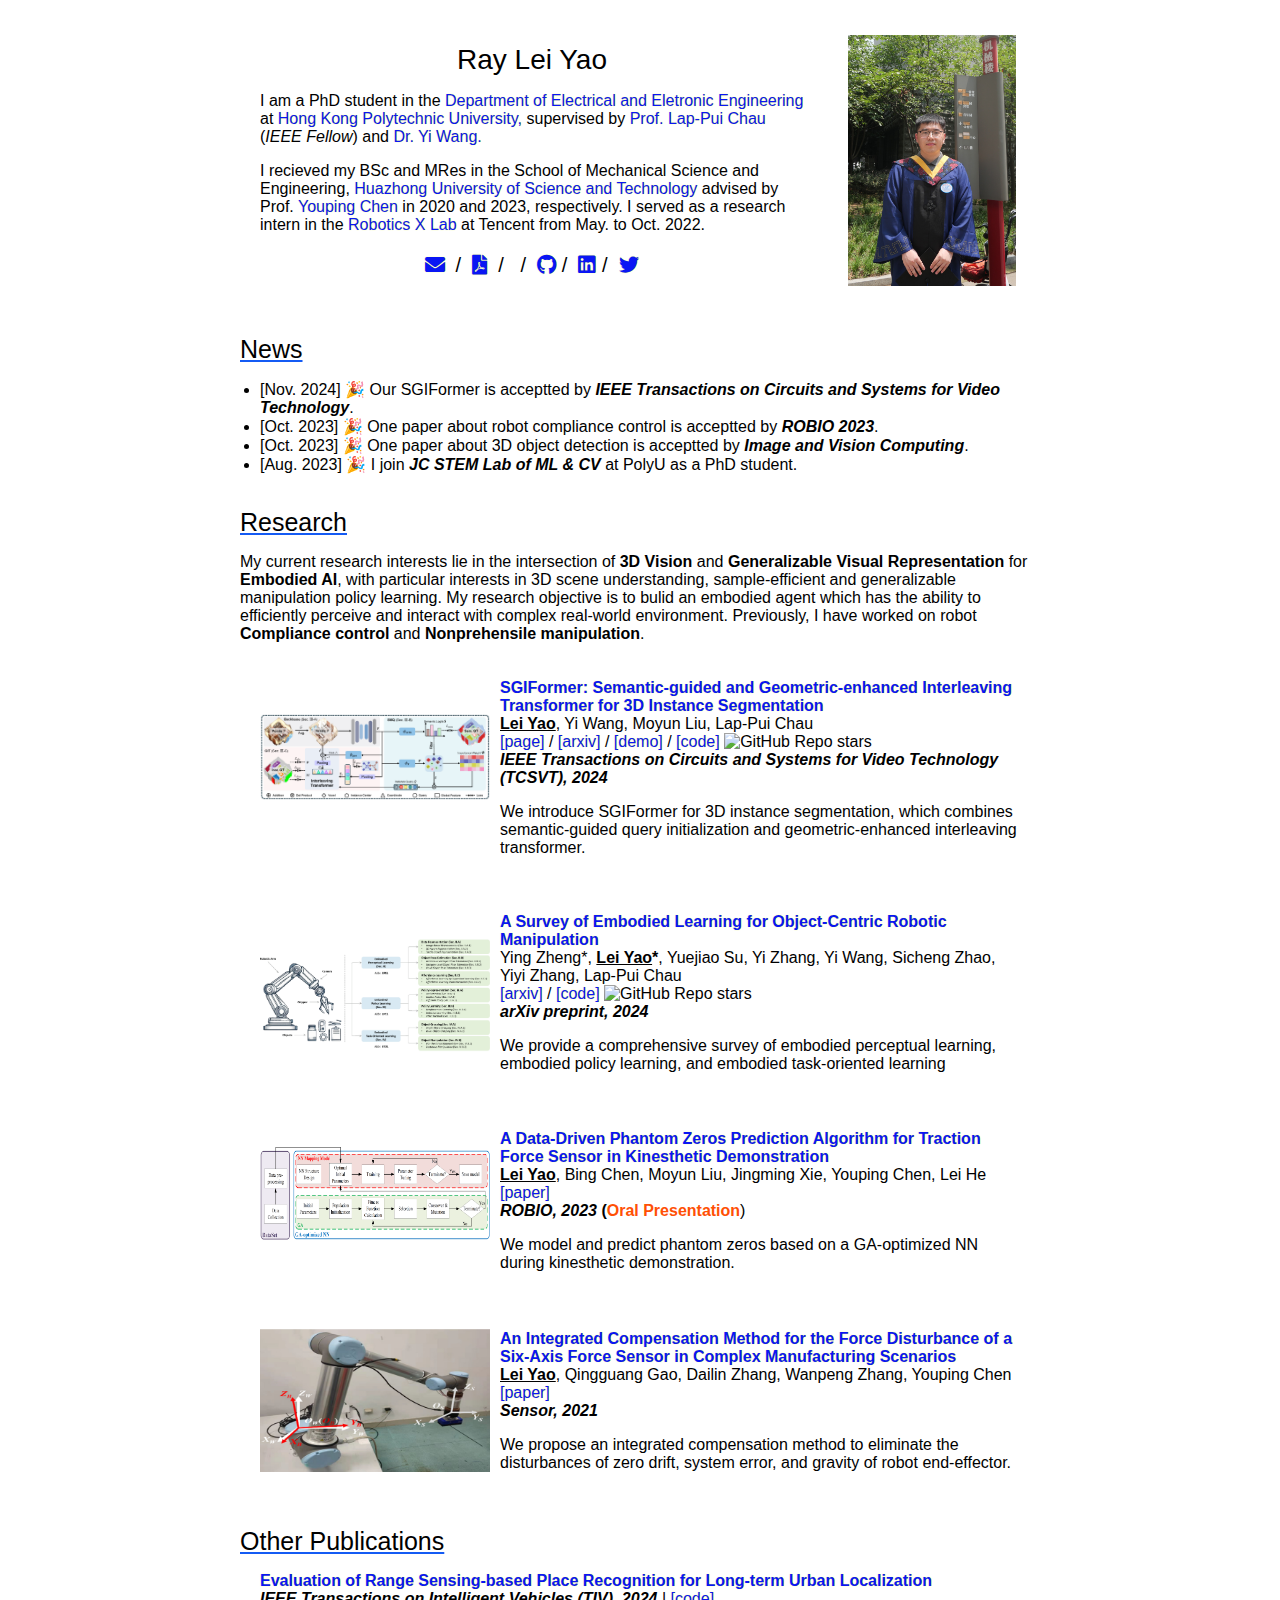
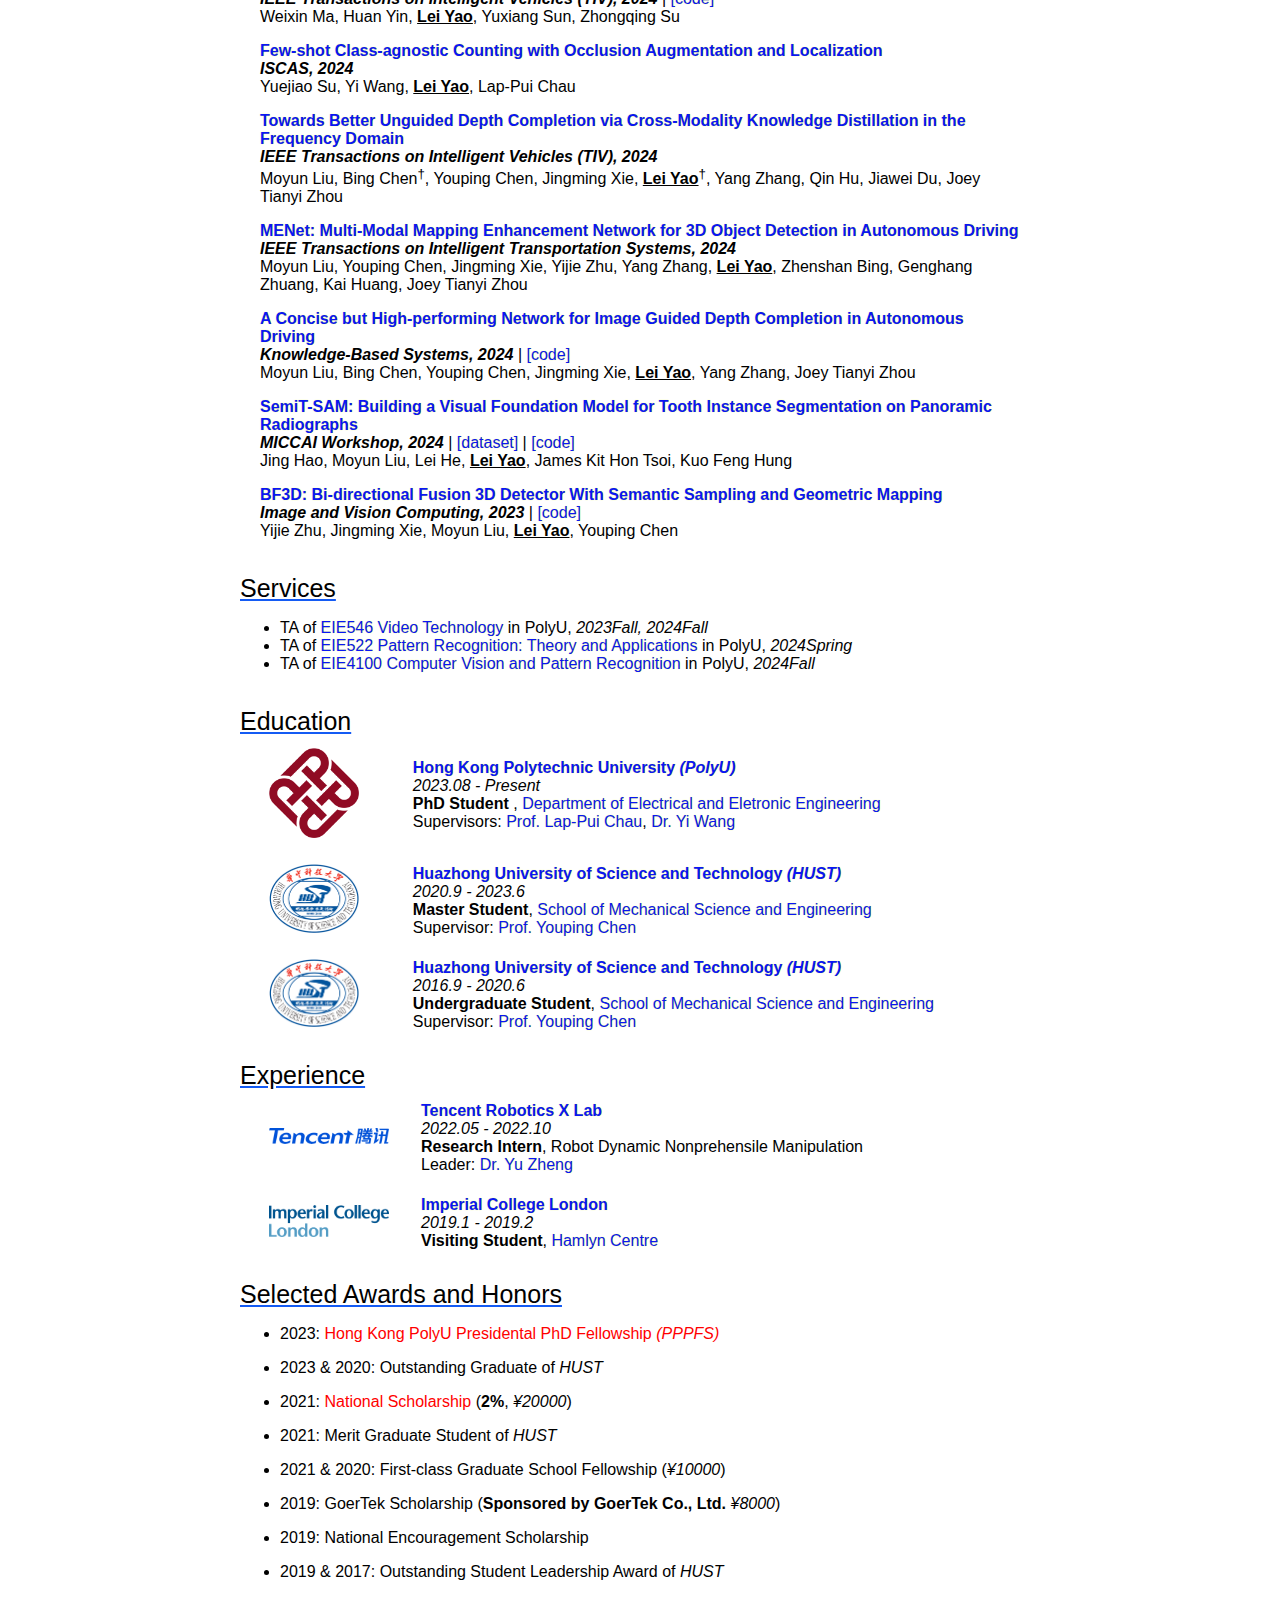
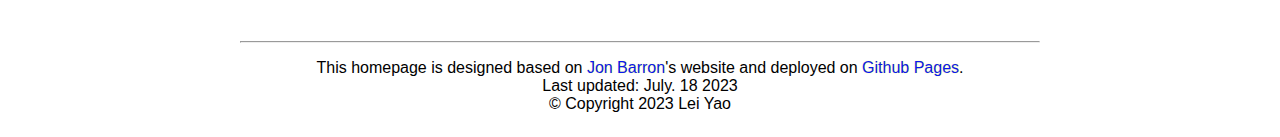
==== commit 738d55b0: "update paper" ====
--- a/index.html
+++ b/index.html
@@ -34,7 +34,7 @@
               </intro>
               <p>
               <intro>
-                I recieved my BSc and MRes in School of Mechanical Science and Engineering, <a href="http://english.hust.edu.cn/" target="_blank"><d>Huazhong University of Science and Technology</d></a> 
+                I recieved my BSc and MRes in the School of Mechanical Science and Engineering, <a href="http://english.hust.edu.cn/" target="_blank"><d>Huazhong University of Science and Technology</d></a> 
                 advised by Prof. <a href="http://english.mse.hust.edu.cn/info/1046/1148.htm" target="_blank"><d>Youping Chen</d></a> in 2020 and 2023, respectively. 
                 I served as a research intern in the <a href="https://www.tencent.com/en-us/business/robotics.html" target="_blank">Robotics X Lab</a> at Tencent from May. to Oct. 2022.
               </intro>
@@ -58,15 +58,14 @@
   </tbody></table>
 
   <!-- News -->
-  <table style="width:90%;border:0px;border-spacing:0px;border-collapse:separate;margin-right:auto;margin-left:auto;"><tbody>
+  <table style="width:95%;border:0px;border-spacing:0px;border-collapse:separate;margin-right:auto;margin-left:auto;"><tbody>
           
     <br>
     <heading>News</heading>
     <br>
     <td style="padding:0px;width:100%;vertical-align:middle">
     <p>
-      <li>[Nov. 2024] 🎉 Our work SGIFormer is acceptted by <i><strong>IEEE Transactions on Circuits and Systems for Video Technology</strong></i>.</li>
-      <li>[Apr. 2024] 🎉 Two paper about 3D vision are acceptted by <i><strong>IEEE Transactions on Intelligent Vehicles</strong></i>.</li>
+      <li>[Nov. 2024] 🎉 Our SGIFormer is acceptted by <i><strong>IEEE Transactions on Circuits and Systems for Video Technology</strong></i>.</li>
       <li>[Oct. 2023] 🎉 One paper about robot compliance control is acceptted by <i><strong>ROBIO 2023</strong></i>.</li>
       <li>[Oct. 2023] 🎉 One paper about 3D object detection is acceptted by <i><strong>Image and Vision Computing</strong></i>.</li>
       <li>[Aug. 2023] 🎉 I join <i><strong>JC STEM Lab of ML & CV</strong></i> at PolyU as a PhD student.</li>
@@ -81,11 +80,46 @@
     <br>
     <heading>Research</heading>
     <br>
-    <p>My current research interests lie in the intersection of <strong>3D Vision</strong> and <strong>Visual Representation for Embodied AI</strong>, 
+    <p>My current research interests lie in the intersection of <strong>3D Vision</strong> and <strong>Generalizable Visual Representation</strong> for <strong>Embodied AI</strong>, 
       with particular interests in 3D scene understanding, sample-efficient and generalizable manipulation policy learning. My research objective
       is to bulid an embodied agent which has the ability to efficiently perceive and interact with complex real-world environment. 
       Previously, I have worked on robot <strong>Compliance control</strong> and <strong>Nonprehensile manipulation</strong>.</p>
     
+    <!-- SGIFormer -->
+    <tr>
+      <td style="padding:20px;width:30%;vertical-align:middle">
+        <div class="one">
+          <div class="two" id='malle_image'>
+            <br>
+            <img src='static/images/SGIFormer.png' width="230"></div>
+            <br>
+          <img src='static/images/SGIFormer.png' width="230">
+        </div>
+        <script type="text/javascript">
+          function malle_start() {
+            document.getElementById('malle_image').style.opacity = "1";
+          }
+          function malle_stop() {
+            document.getElementById('malle_image').style.opacity = "0";
+          }
+          malle_stop()
+        </script>
+      </td>
+      <td style="padding:20px;width:75%;vertical-align:middle">
+        <a href="https://rayyoh.github.io/SGIFormer/">
+          <papertitle>SGIFormer: Semantic-guided and Geometric-enhanced Interleaving Transformer for 3D Instance Segmentation</papertitle>
+        </a>
+        <br>
+        <strong><u style="color: rgb(0, 0, 0);">Lei Yao</u></strong>, Yi Wang, Moyun Liu, Lap-Pui Chau
+        <br>
+        <a href="https://rayyoh.github.io/SGIFormer/">[page]</a> / <a href="https://arxiv.org/abs/2407.11564">[arxiv]</a> / <a href="https://rayyoh.github.io/SGIFormer/static/visualizations/f3d64c30f8/index.html">[demo]</a> / <a href="https://github.com/RayYoh/SGIFormer">[code]</a> <img alt="GitHub Repo stars" src="https://img.shields.io/github/stars/RayYoh/SGIFormer?style=social">
+
+        <br>
+        <em><strong>IEEE Transactions on Circuits and Systems for Video Technology (TCSVT), 2024</strong></em>
+        <p>We introduce SGIFormer for 3D instance segmentation, which combines semantic-guided query initialization and geometric-enhanced interleaving transformer.</p>
+      </td>
+    </tr>
+
     <!-- ORCM -->
     <tr>
       <td style="padding:20px;width:30%;vertical-align:middle">
@@ -111,121 +145,13 @@
           <papertitle>A Survey of Embodied Learning for Object-Centric Robotic Manipulation</papertitle>
         </a>
         <br>
-        Ying Zheng*, <strong><u style="color: blue;">Lei Yao</u>*</strong>, Yuejiao Su, Yi Zhang, Yi Wang, Sicheng Zhao, Yiyi Zhang, Lap-Pui Chau
-        <br>
-        <a href="https://arxiv.org/pdf/2408.11537">arxiv</a> / <a href="https://github.com/RayYoh/OCRM_survey">code</a> <img alt="GitHub Repo stars" src="https://img.shields.io/github/stars/RayYoh/OCRM_survey?style=social">
+        Ying Zheng*, <strong><u style="color: rgb(0, 0, 0);">Lei Yao</u>*</strong>, Yuejiao Su, Yi Zhang, Yi Wang, Sicheng Zhao, Yiyi Zhang, Lap-Pui Chau
+        <br>
+        <a href="https://arxiv.org/pdf/2408.11537">[arxiv]</a> / <a href="https://github.com/RayYoh/OCRM_survey">[code]</a> <img alt="GitHub Repo stars" src="https://img.shields.io/github/stars/RayYoh/OCRM_survey?style=social">
 
         <br>
         <em><strong>arXiv preprint, 2024</strong></em>
         <p>We provide a comprehensive survey of embodied perceptual learning, embodied policy learning, and embodied task-oriented learning</p>
-      </td>
-    </tr>
-   
-    <!-- SGIFormer -->
-    <tr>
-      <td style="padding:20px;width:30%;vertical-align:middle">
-        <div class="one">
-          <div class="two" id='malle_image'>
-            <br>
-            <img src='static/images/SGIFormer.png' width="230"></div>
-            <br>
-          <img src='static/images/SGIFormer.png' width="230">
-        </div>
-        <script type="text/javascript">
-          function malle_start() {
-            document.getElementById('malle_image').style.opacity = "1";
-          }
-          function malle_stop() {
-            document.getElementById('malle_image').style.opacity = "0";
-          }
-          malle_stop()
-        </script>
-      </td>
-      <td style="padding:20px;width:75%;vertical-align:middle">
-        <a href="https://rayyoh.github.io/SGIFormer/">
-          <papertitle>SGIFormer: Semantic-guided and Geometric-enhanced Interleaving Transformer for 3D Instance Segmentation</papertitle>
-        </a>
-        <br>
-        <strong><u style="color: blue;">Lei Yao</u></strong>, Yi Wang, Moyun Liu, Lap-Pui Chau
-        <br>
-        <a href="https://rayyoh.github.io/SGIFormer/">project page</a> / <a href="https://arxiv.org/abs/2407.11564">arxiv</a> / <a href="https://rayyoh.github.io/SGIFormer/static/visualizations/f3d64c30f8/index.html">demo</a> / <a href="https://github.com/RayYoh/SGIFormer">code</a> <img alt="GitHub Repo stars" src="https://img.shields.io/github/stars/RayYoh/SGIFormer?style=social">
-
-        <br>
-        <em><strong>IEEE Transactions on Circuits and Systems for Video Technology (TCSVT), 2024</strong></em>
-        <p>We introduce SGIFormer for 3D instance segmentation, which combines semantic-guided query initialization and geometric-enhanced interleaving transformer.</p>
-      </td>
-    </tr>
-
-    <!-- BUNet -->
-    <tr>
-      <td style="padding:20px;width:30%;vertical-align:middle">
-        <div class="one">
-          <div class="two" id='malle_image'>
-            <br>
-            <img src='static/images/BUNet.png' width="230"></div>
-            <br>
-          <img src='static/images/BUNet.png' width="230">
-        </div>
-        <script type="text/javascript">
-          function malle_start() {
-            document.getElementById('malle_image').style.opacity = "1";
-          }
-          function malle_stop() {
-            document.getElementById('malle_image').style.opacity = "0";
-          }
-          malle_stop()
-        </script>
-      </td>
-      <td style="padding:20px;width:75%;vertical-align:middle">
-        <a href="https://ieeexplore.ieee.org/document/10517614">
-          <papertitle>Towards Better Unguided Depth Completion via Cross-Modality Knowledge Distillation in the Frequency Domain</papertitle>
-        </a>
-        <br>
-        Moyun Liu, Bing Chen<span style="vertical-align: super; font-size: smaller;">&#8224;</span>,
-        Youping Chen, Jingming Xie,
-        <strong><u style="color: blue;">Lei Yao</u></strong><span style="vertical-align: super; font-size: smaller;">&#8224;</span>,
-        Yang Zhang, Qin Hu, Jiawei Du, Joey Tianyi Zhou
-        <br>
-        <a href="https://ieeexplore.ieee.org/document/10517614">paper</a>
-        <br>
-        <em><strong>IEEE Transactions on Intelligent Vehicles (TIV), 2024</strong></em>
-        <p>We analyze the contribution of camera image for depth completion and propose a better unguided depth completion framework.</p>
-      </td>
-    </tr>
-
-    <!-- Place Recognition -->
-    <tr>
-      <td style="padding:20px;width:30%;vertical-align:middle">
-        <div class="one">
-          <div class="two" id='malle_image'>
-            <br>
-            <img src='static/images/PR.png' width="230"></div>
-            <br>
-          <img src='static/images/PR.png' width="230">
-        </div>
-        <script type="text/javascript">
-          function malle_start() {
-            document.getElementById('malle_image').style.opacity = "1";
-          }
-          function malle_stop() {
-            document.getElementById('malle_image').style.opacity = "0";
-          }
-          malle_stop()
-        </script>
-      </td>
-      <td style="padding:20px;width:75%;vertical-align:middle">
-        <a href="https://ieeexplore.ieee.org/document/10477884">
-          <papertitle>Evaluation of Range Sensing-based Place Recognition for Long-term Urban Localization</papertitle>
-        </a>
-        <br>
-        Weixin Ma, Huan Yin,         
-        <strong><u style="color: blue;">Lei Yao</u></strong>,
-        Yuxiang Sun, Zhongqing Su
-        <br>
-        <a href="https://ieeexplore.ieee.org/document/10477884">paper</a> / <a href="https://github.com/Weixin-Ma/PR_Evaluation_Project">code</a>
-        <br>
-        <em><strong>IEEE Transactions on Intelligent Vehicles (TIV), 2024</strong></em>        
-        <p>We conduct a comprehensive evaluation study on several SOTA range sensing-based place recognition methods on the Borease dataset.</p>
       </td>
     </tr>
 
@@ -254,48 +180,12 @@
           <papertitle>A Data-Driven Phantom Zeros Prediction Algorithm for Traction Force Sensor in Kinesthetic Demonstration</papertitle>
         </a>
         <br>        
-        <strong><u style="color: blue;">Lei Yao</u></strong>, Bing Chen, Moyun Liu, Jingming Xie, Youping Chen, Lei He
-        <br>
-        <a href="https://ieeexplore.ieee.org/abstract/document/10354632">paper</a>
-        <br>
-        <em><strong>ROBIO, 2023</em> (<b color=red>Oral</b></strong>)        
+        <strong><u style="color: rgb(0, 0, 0);">Lei Yao</u></strong>, Bing Chen, Moyun Liu, Jingming Xie, Youping Chen, Lei He
+        <br>
+        <a href="https://ieeexplore.ieee.org/abstract/document/10354632">[paper]</a>
+        <br>
+        <em><strong>ROBIO, 2023</em> (<b color=red>Oral Presentation</b></strong>)        
         <p>We model and predict phantom zeros based on a GA-optimized NN during kinesthetic demonstration.</p>
-      </td>
-    </tr>
-
-    <!-- BF3D -->
-    <tr>
-      <td style="padding:20px;width:30%;vertical-align:middle">
-        <div class="one">
-          <div class="two" id='malle_image'>
-            <br>
-            <img src='static/images/BF3D.png' width="230"></div>
-            <br>
-          <img src='static/images/BF3D.png' width="230">
-        </div>
-        <script type="text/javascript">
-          function malle_start() {
-            document.getElementById('malle_image').style.opacity = "1";
-          }
-          function malle_stop() {
-            document.getElementById('malle_image').style.opacity = "0";
-          }
-          malle_stop()
-        </script>
-      </td>
-      <td style="padding:20px;width:75%;vertical-align:middle">
-        <a href="https://www.sciencedirect.com/science/article/pii/S0262885623002093?dgcid=coauthor" target="_blank">
-          <papertitle>BF3D: Bi-directional fusion 3D detector with semantic sampling and geometric mapping</papertitle>
-        </a>
-        <br>
-        Yijie Zhu, Jingming Xie, Moyun Liu, <strong><u style="color: blue;">Lei Yao</u></strong>, Youping Chen
-        <br>
-        <a href="https://www.sciencedirect.com/science/article/pii/S0262885623002093?dgcid=coauthor">paper</a> / <a href="https://github.com/hustzyj/BF3D">code</a>
-        <br>
-        <em><strong>Image and Vision Computing, 2023</strong></em>
-        <p></p>
-        
-        <p>We propose an end-to-end detector termed BF3Dintegrating with semantic sampling and geometric point-image mapping.</p>
       </td>
     </tr>
 
@@ -326,9 +216,9 @@
           <papertitle>An Integrated Compensation Method for the Force Disturbance of a Six-Axis Force Sensor in Complex Manufacturing Scenarios</papertitle>
         </a>
         <br>
-        <strong><u style="color: blue;">Lei Yao</u></strong>, Qingguang Gao, Dailin Zhang, Wanpeng Zhang, Youping Chen
-        <br>
-        <a href="https://www.mdpi.com/1424-8220/21/14/4706">paper</a>
+        <strong><u style="color: rgb(0, 0, 0);">Lei Yao</u></strong>, Qingguang Gao, Dailin Zhang, Wanpeng Zhang, Youping Chen
+        <br>
+        <a href="https://www.mdpi.com/1424-8220/21/14/4706">[paper]</a>
         <br>
         <em><strong>Sensor, 2021</strong></em>        
         <p>We propose an integrated compensation method to eliminate the disturbances of zero drift, system error, and gravity of robot end-effector.</p>
@@ -336,14 +226,6 @@
     </tr>
 
   </tbody></table>
-
-  <!-- Preprints -->
-  <!-- <table style="width:100%;border:0px;border-spacing:0px;border-collapse:separate;margin-right:auto;margin-left:auto;"><tbody>
-    <br>
-    <heading>Preprints</heading>
-    <br>
-
-  </tbody></table> -->
 
 
   <!-- Recent Talks -->
@@ -365,7 +247,93 @@
         </td>
 
   </tbody></table> -->
-    
+  
+  <!-- Other Publications -->
+  <table style="width:95%;border:0px;border-spacing:0px;border-collapse:separate;margin-right:auto;margin-left:auto;"><tbody>
+    <tr>
+      <br>
+      <heading>Other Publications</heading>
+      <br>
+      <td style="padding:0px;width:100%;vertical-align:middle">
+        <p>
+          <a href="https://ieeexplore.ieee.org/document/10477884">
+            <papertitle>Evaluation of Range Sensing-based Place Recognition for Long-term Urban Localization</papertitle>
+          </a>
+          <br>
+          <em><strong>IEEE Transactions on Intelligent Vehicles (TIV), 2024</strong></em> | <a href="https://github.com/Weixin-Ma/PR_Evaluation_Project">[code]</a>
+          <br>
+          Weixin Ma, Huan Yin,         
+          <strong><u style="color: rgb(0, 0, 0);">Lei Yao</u></strong>,
+          Yuxiang Sun, Zhongqing Su
+        </p>
+
+        <p>
+          <a href="https://ieeexplore.ieee.org/abstract/document/10558069">
+            <papertitle>Few-shot Class-agnostic Counting with Occlusion Augmentation and Localization</papertitle>
+          </a>
+          <br>
+          <em><strong>ISCAS, 2024</strong></em>
+          <br>
+          Yuejiao Su, Yi Wang, <strong><u style="color: rgb(0, 0, 0);">Lei Yao</u></strong>, Lap-Pui Chau
+        </p>
+
+        <p>
+          <a href="https://ieeexplore.ieee.org/document/10517614">
+            <papertitle>Towards Better Unguided Depth Completion via Cross-Modality Knowledge Distillation in the Frequency Domain</papertitle>
+          </a>
+          <br>
+          <em><strong>IEEE Transactions on Intelligent Vehicles (TIV), 2024</strong></em>
+          <br>
+          Moyun Liu, Bing Chen<span style="vertical-align: super; font-size: smaller;">&#8224;</span>,
+          Youping Chen, Jingming Xie,
+          <strong><u style="color: rgb(0, 0, 0);">Lei Yao</u></strong><span style="vertical-align: super; font-size: smaller;">&#8224;</span>,
+          Yang Zhang, Qin Hu, Jiawei Du, Joey Tianyi Zhou
+        </p>
+        
+        <p>
+          <a href="https://ieeexplore.ieee.org/abstract/document/10510171/">
+            <papertitle>MENet: Multi-Modal Mapping Enhancement Network for 3D Object Detection in Autonomous Driving</papertitle>
+          </a>
+          <br>
+          <em><strong>IEEE Transactions on Intelligent Transportation Systems, 2024</strong></em>
+          <br>
+          Moyun Liu, Youping Chen, Jingming Xie, Yijie Zhu, Yang Zhang, <strong><u style="color: rgb(0, 0, 0);">Lei Yao</u></strong>, Zhenshan Bing, Genghang Zhuang, Kai Huang, Joey Tianyi Zhou
+        </p>
+
+        <p>
+          <a href="https://www.sciencedirect.com/science/article/pii/S0950705124005112">
+            <papertitle>A Concise but High-performing Network for Image Guided Depth Completion in Autonomous Driving</papertitle>
+          </a>
+          <br>
+          <em><strong>Knowledge-Based Systems, 2024</strong></em> | <a href="https://github.com/lmomoy/CHNet">[code]</a>
+          <br>
+          Moyun Liu, Bing Chen, Youping Chen, Jingming Xie, <strong><u style="color: rgb(0, 0, 0);">Lei Yao</u></strong>, Yang Zhang, Joey Tianyi Zhou
+        </p>
+
+        <p>
+          <a href="https://openreview.net/pdf?id=8sJ5Kv9VuS">
+            <papertitle>SemiT-SAM: Building a Visual Foundation Model for Tooth Instance Segmentation on Panoramic Radiographs</papertitle>
+          </a>
+          <br>
+          <em><strong>MICCAI Workshop, 2024</strong></em> | <a href="https://huggingface.co/datasets/Bryceee/TISI15k-Dataset">[dataset]</a> | <a href="https://github.com/isbrycee/SemiT-SAM">[code]</a>
+          <br>
+          Jing Hao, Moyun Liu, Lei He, <strong><u style="color: rgb(0, 0, 0);">Lei Yao</u></strong>, James Kit Hon Tsoi, Kuo Feng Hung
+        </p>
+        
+        <p>
+          <a href="https://www.sciencedirect.com/science/article/pii/S0262885623002093?dgcid=coauthor">
+            <papertitle>BF3D: Bi-directional Fusion 3D Detector With Semantic Sampling and Geometric Mapping</papertitle>
+          </a>
+          <br>
+          <em><strong>Image and Vision Computing, 2023</strong></em> | <a href="https://github.com/hustzyj/BF3D">[code]</a>
+          <br>
+          Yijie Zhu, Jingming Xie, Moyun Liu, <strong><u style="color: rgb(0, 0, 0);">Lei Yao</u></strong>, Youping Chen
+        </p>
+     
+      </td>
+    </tr>
+  </tbody></table>
+
   <!-- Services -->
   <table style="width:90%;border:0px;border-spacing:0px;border-collapse:separate;margin-right:auto;margin-left:auto;"><tbody>
       <tr>
--- a/stylesheet.css
+++ b/stylesheet.css
@@ -65,7 +65,7 @@
 
 
 a {
-  color: #0a54f4f5;
+  color: #0a16f4;
   text-decoration: none;
   text-shadow: 0px 0px 1px rgb(235, 255, 58);
   
@@ -100,13 +100,13 @@
 p,
 a {
   font-family: 'Lato', Verdana, Helvetica, sans-serif;
-  font-size: 15px;
+  font-size: 16px;
   
 }
 
 strong {
   font-family: 'Lato', Verdana, Helvetica, sans-serif;
-  font-size: 15px;
+  font-size: 16px;
 }
 
 heading {
@@ -129,7 +129,7 @@
 
 papertitle {
   font-family: 'Lato', Verdana, Helvetica, sans-serif;
-  font-size: 15px;
+  font-size: 16px;
   font-weight: 700
 }
 
@@ -140,7 +140,7 @@
 
 abs {
   font-family: 'Lato', Verdana, Helvetica, sans-serif;
-  font-size: 15px;
+  font-size: 16px;
   color:
   	#EB6400;
 }
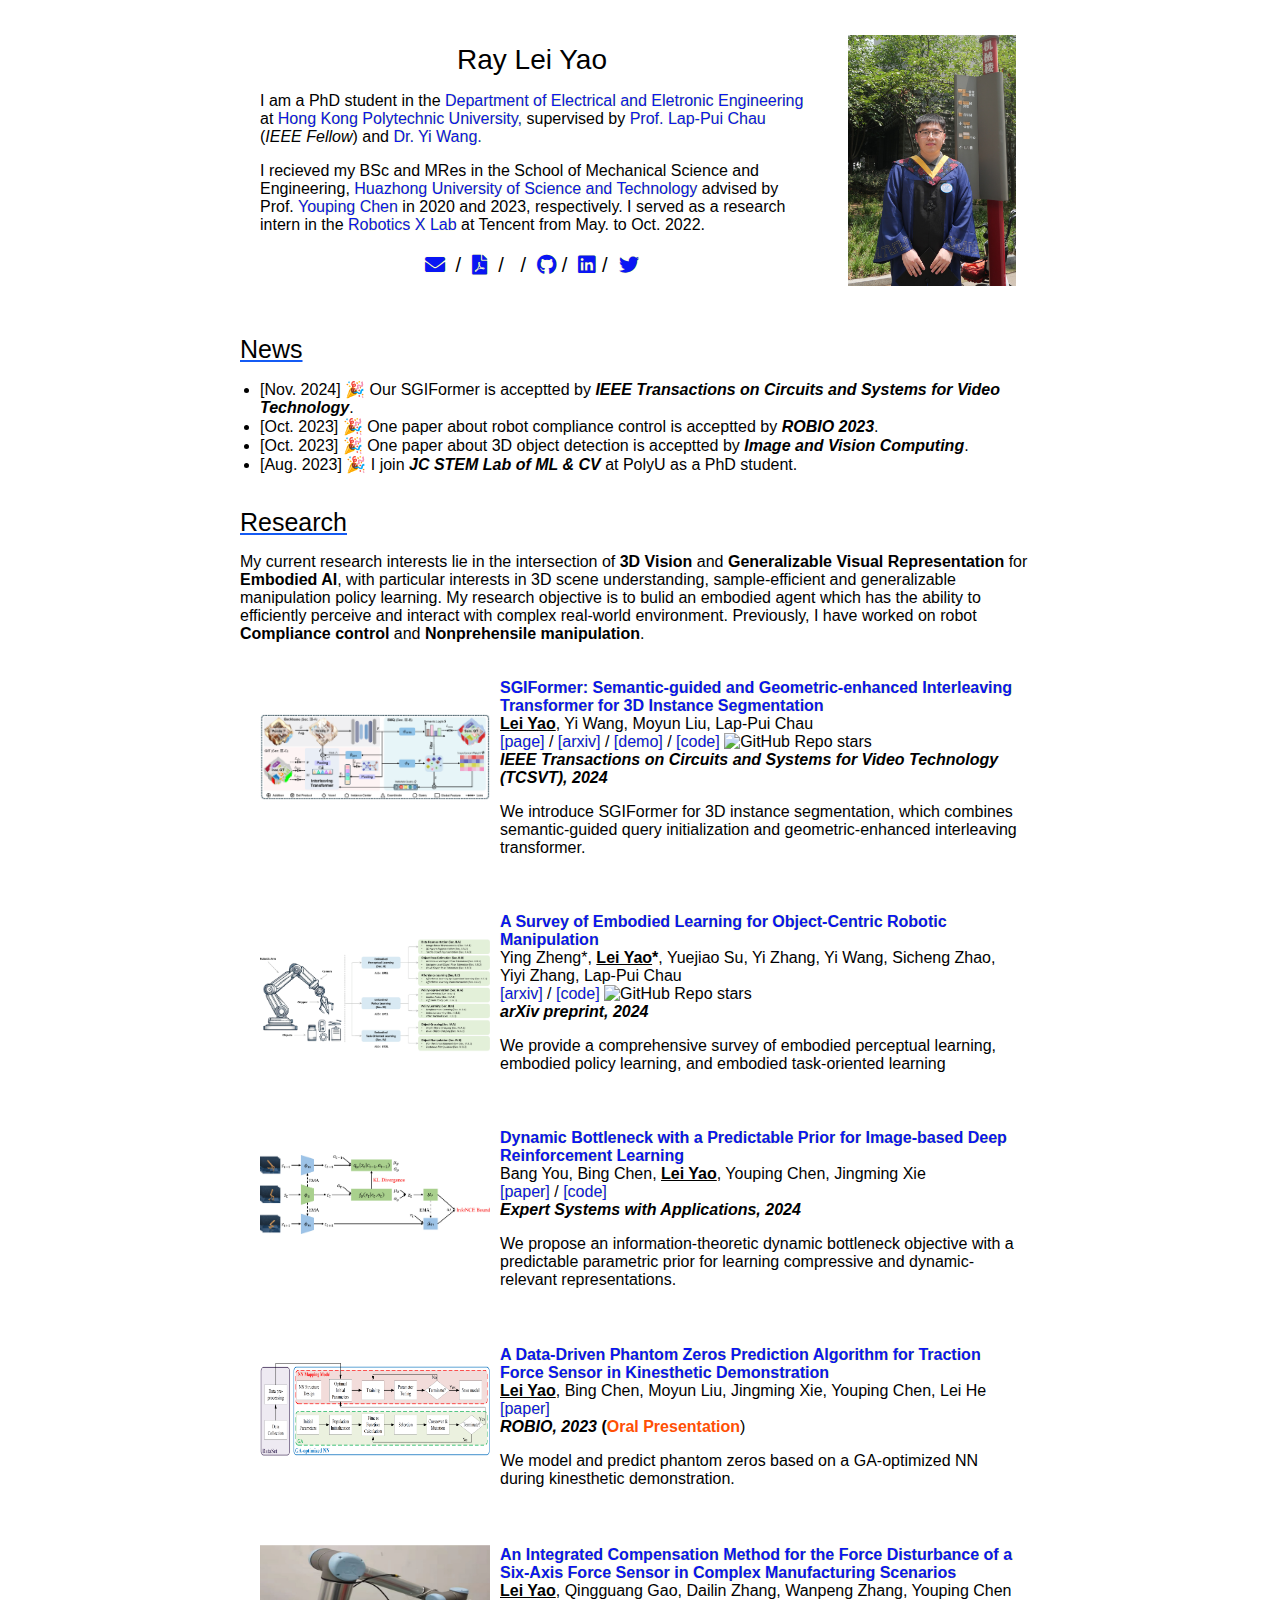
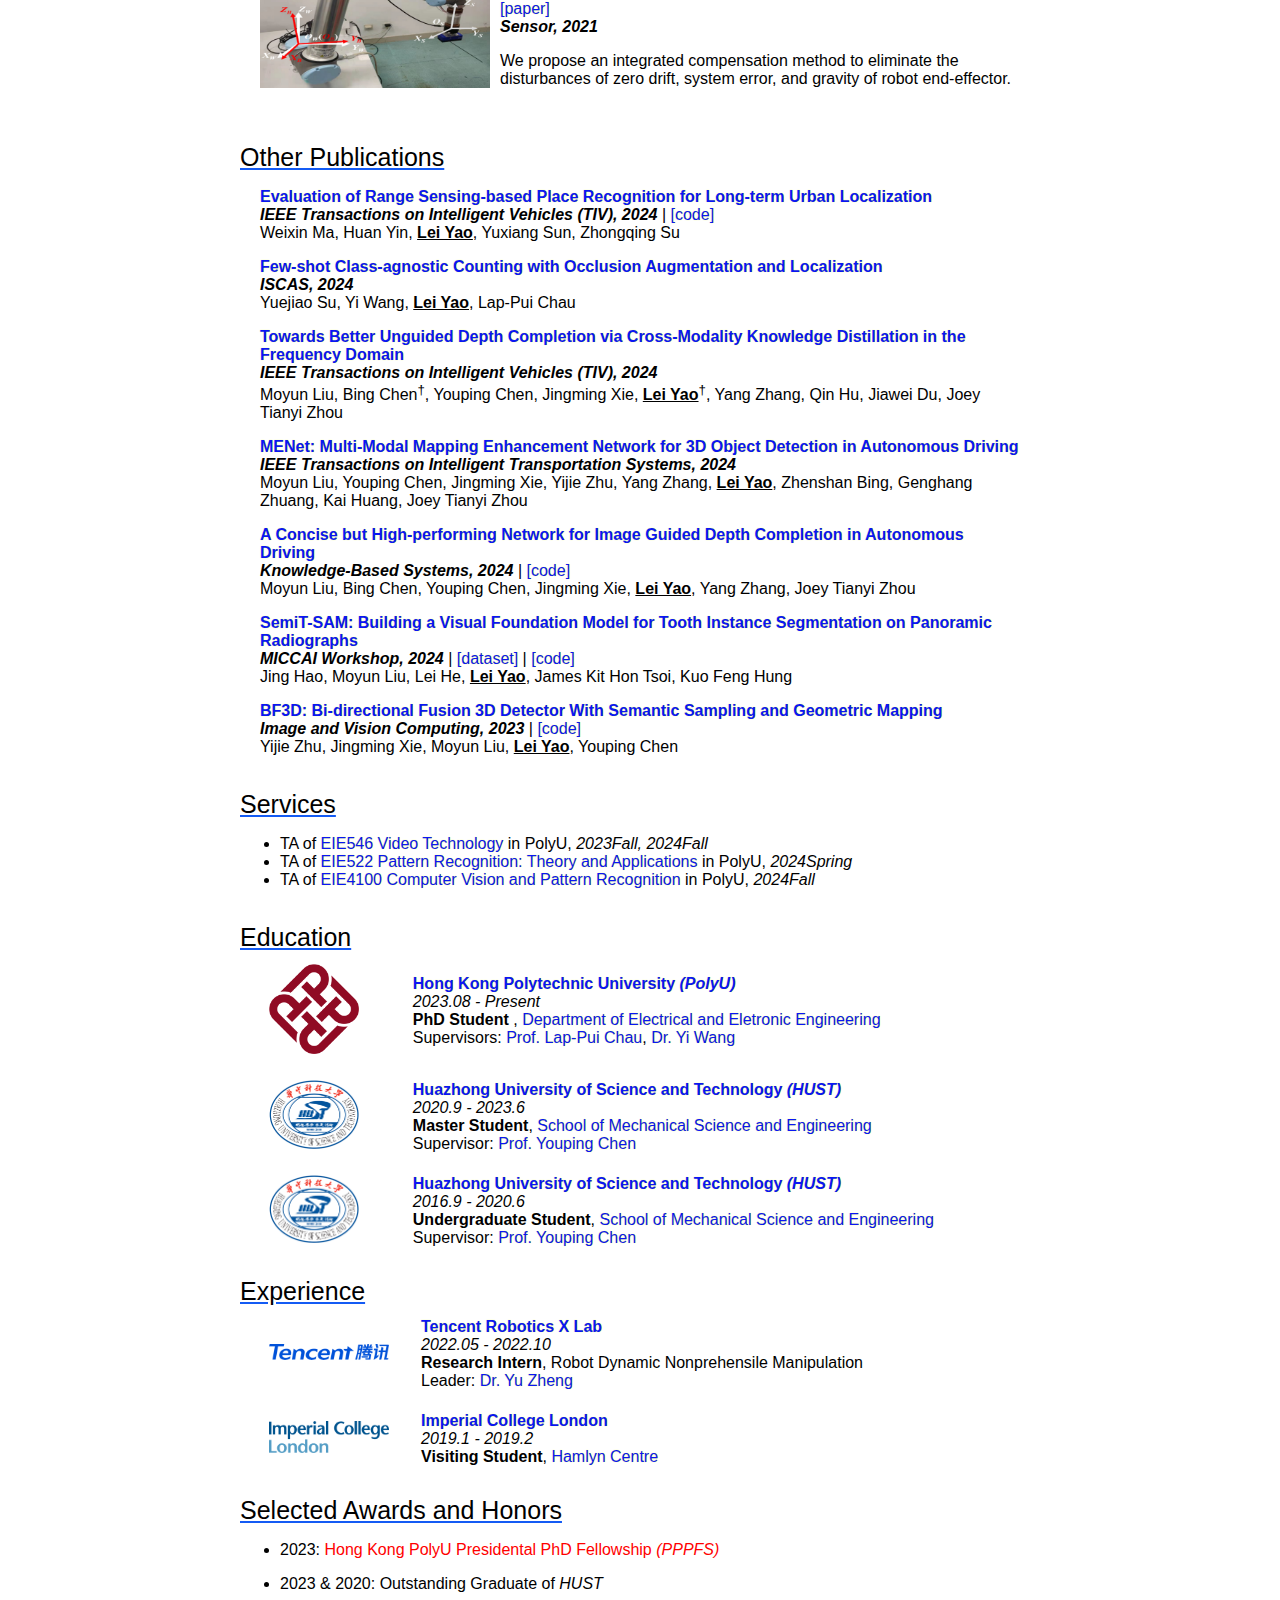
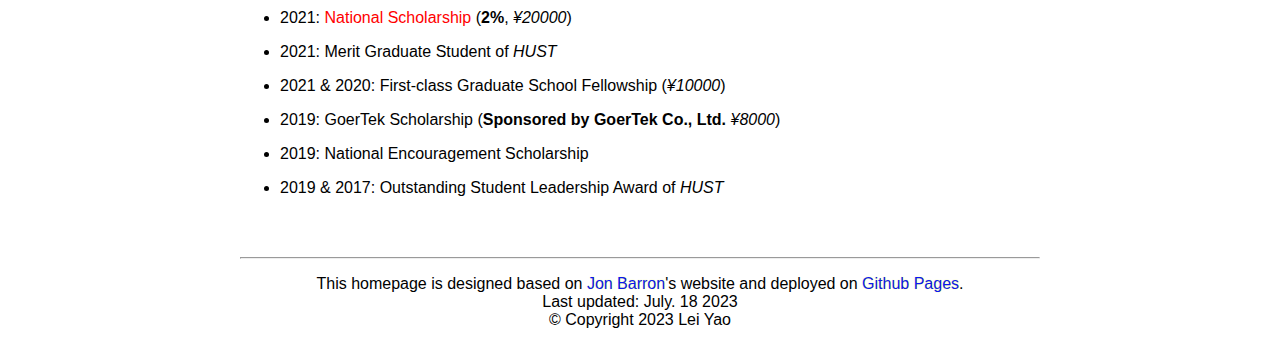
==== commit bff13a74: "update Dypre" ====
--- a/index.html
+++ b/index.html
@@ -141,7 +141,7 @@
         </script>
       </td>
       <td style="padding:20px;width:75%;vertical-align:middle">
-        <a href="https://ieeexplore.ieee.org/document/10517614">
+        <a href="https://arxiv.org/pdf/2408.11537">
           <papertitle>A Survey of Embodied Learning for Object-Centric Robotic Manipulation</papertitle>
         </a>
         <br>
@@ -152,6 +152,41 @@
         <br>
         <em><strong>arXiv preprint, 2024</strong></em>
         <p>We provide a comprehensive survey of embodied perceptual learning, embodied policy learning, and embodied task-oriented learning</p>
+      </td>
+    </tr>
+
+    <!-- Dypre -->
+    <tr>
+      <td style="padding:20px;width:30%;vertical-align:middle">
+        <div class="one">
+          <div class="two" id='malle_image'>
+            <br>
+            <img src='static/images/Dypre.jpg' width="230"></div>
+            <br>
+          <img src='static/images/Dypre.jpg' width="230">
+        </div>
+        <script type="text/javascript">
+          function malle_start() {
+            document.getElementById('malle_image').style.opacity = "1";
+          }
+          function malle_stop() {
+            document.getElementById('malle_image').style.opacity = "0";
+          }
+          malle_stop()
+        </script>
+      </td>
+      <td style="padding:20px;width:75%;vertical-align:middle">
+        <a href="https://www.sciencedirect.com/science/article/pii/S0957417424029610">
+          <papertitle>Dynamic Bottleneck with a Predictable Prior for Image-based Deep Reinforcement Learning</papertitle>
+        </a>
+        <br>
+        Bang You, Bing Chen, <strong><u style="color: rgb(0, 0, 0);">Lei Yao</u></strong>, Youping Chen, Jingming Xie
+        <br>
+        <a href="https://www.sciencedirect.com/science/article/pii/S0957417424029610">[paper]</a> / <a href="https://github.com/BangYou01/DY2P">[code]</a>
+
+        <br>
+        <em><strong>Expert Systems with Applications, 2024</strong></em>
+        <p>We propose an information-theoretic dynamic bottleneck objective with a predictable parametric prior for learning compressive and dynamic-relevant representations.</p>
       </td>
     </tr>
 
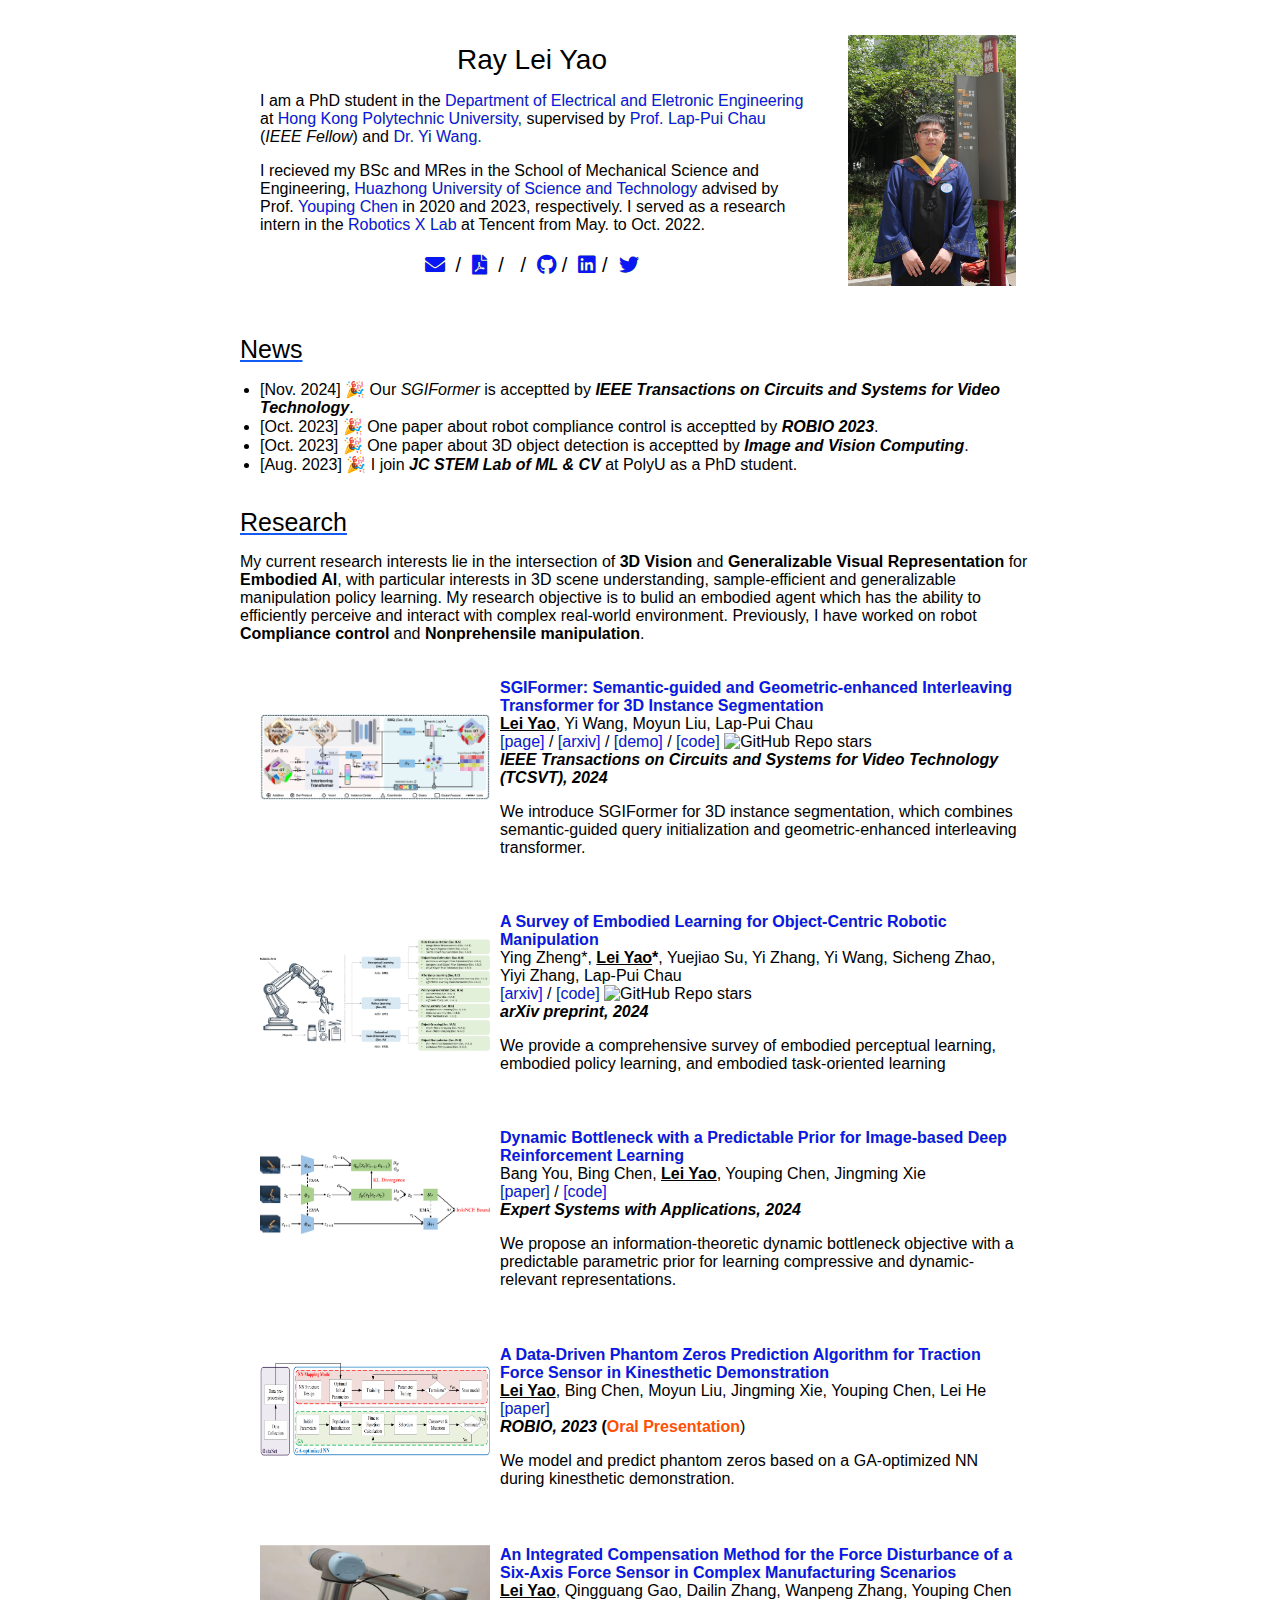
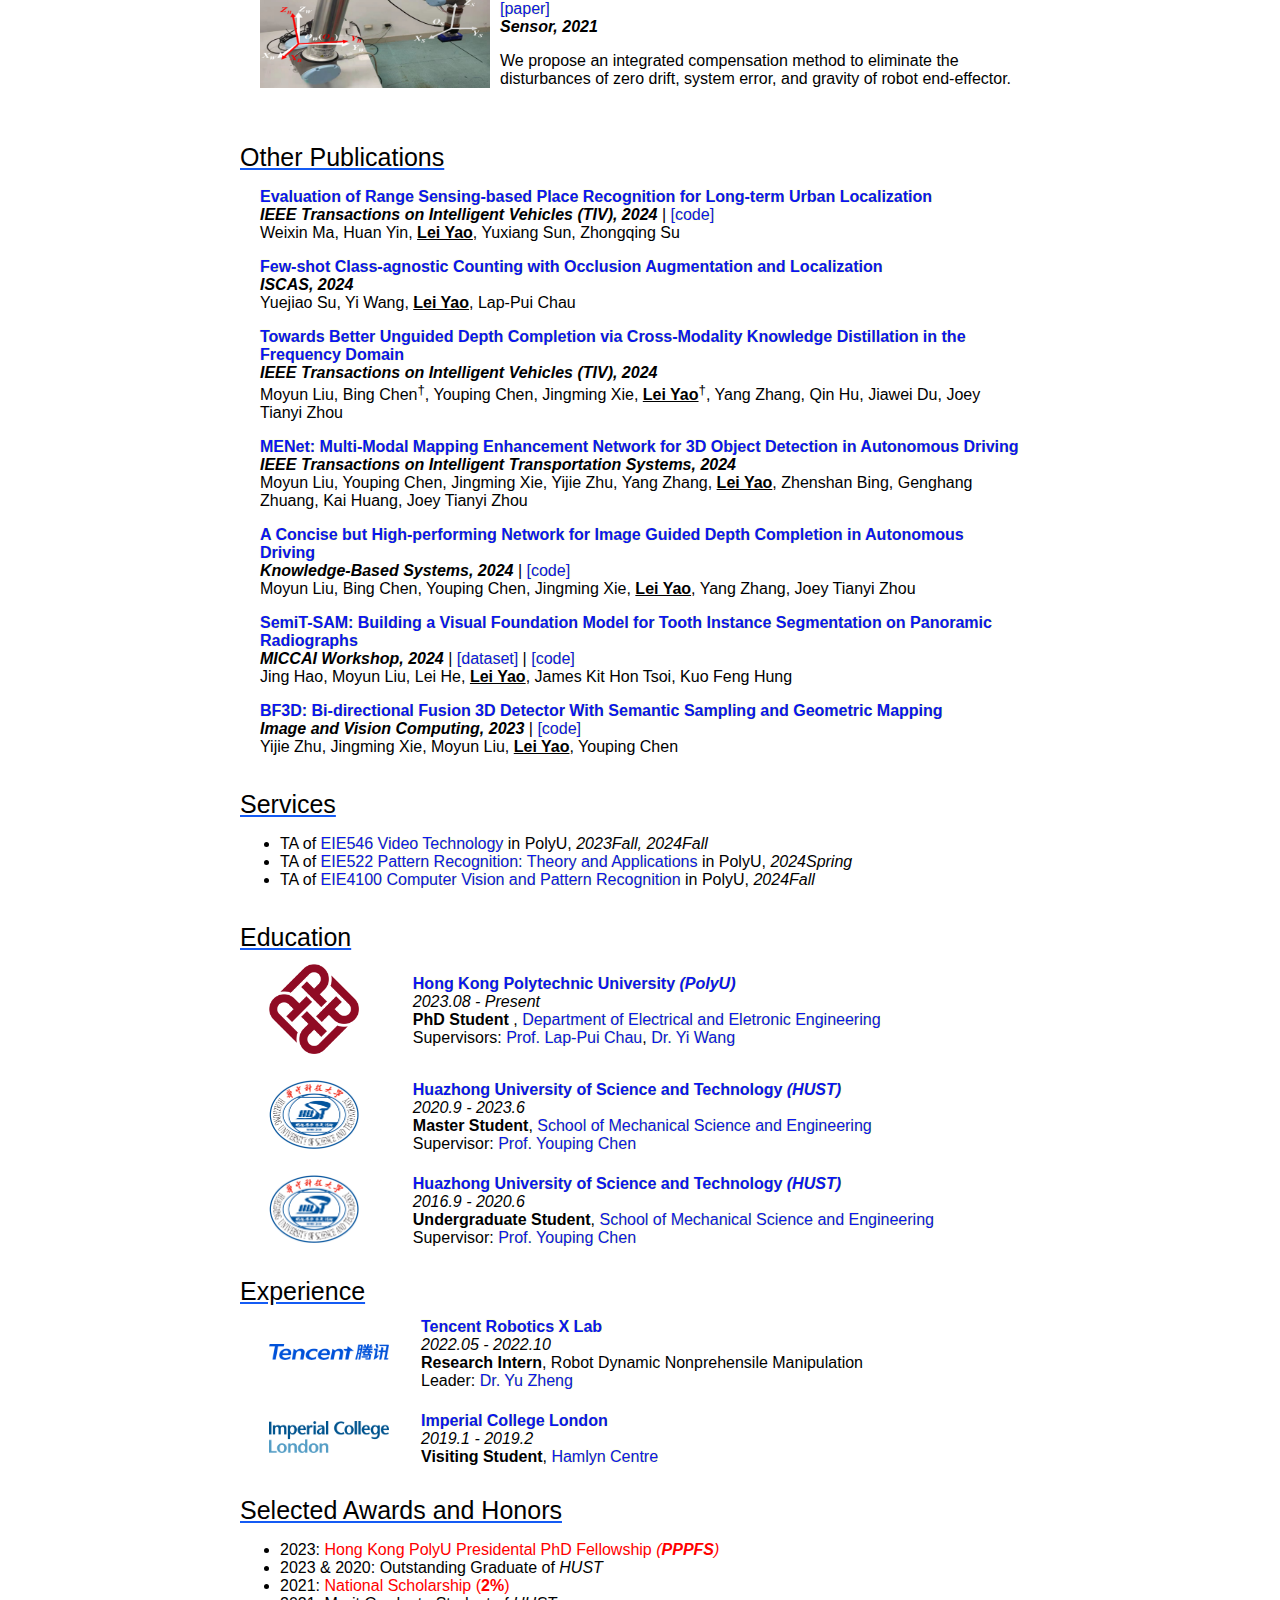
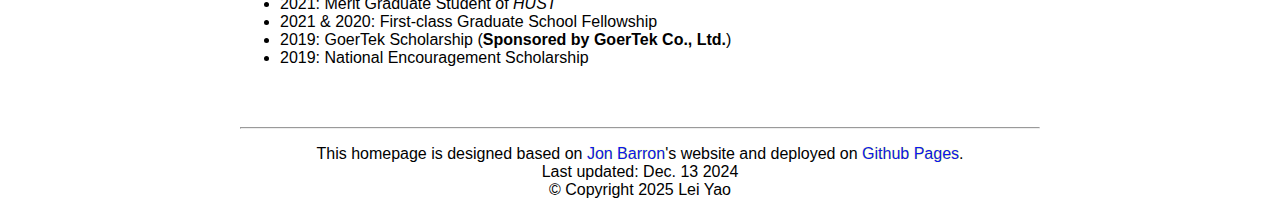
==== commit b2a919fe: "update time" ====
--- a/index.html
+++ b/index.html
@@ -65,7 +65,7 @@
     <br>
     <td style="padding:0px;width:100%;vertical-align:middle">
     <p>
-      <li>[Nov. 2024] 🎉 Our SGIFormer is acceptted by <i><strong>IEEE Transactions on Circuits and Systems for Video Technology</strong></i>.</li>
+      <li>[Nov. 2024] 🎉 Our <i>SGIFormer</i> is acceptted by <i><strong>IEEE Transactions on Circuits and Systems for Video Technology</strong></i>.</li>
       <li>[Oct. 2023] 🎉 One paper about robot compliance control is acceptted by <i><strong>ROBIO 2023</strong></i>.</li>
       <li>[Oct. 2023] 🎉 One paper about 3D object detection is acceptted by <i><strong>Image and Vision Computing</strong></i>.</li>
       <li>[Aug. 2023] 🎉 I join <i><strong>JC STEM Lab of ML & CV</strong></i> at PolyU as a PhD student.</li>
@@ -454,30 +454,14 @@
 
           <br>
         <td style="padding:0px;width:100%;vertical-align:middle">
-          
           <p>
-            <li>2023: <font color=red>Hong Kong PolyU Presidental PhD Fellowship <i>(PPPFS)</i></font></li>
-          </p>
-          <p>
+            <li>2023: <font color=red>Hong Kong PolyU Presidental PhD Fellowship <i>(<strong>PPPFS</strong>)</i></font></li>
             <li>2023 & 2020: Outstanding Graduate of <i>HUST</i></li>
-          </p>
-          <p>
-            <li>2021: <font color=red>National Scholarship</font> (<strong>2%</strong>, <em>¥20000</em>)</li>
-          </p>
-          <p>
+            <li>2021: <font color=red>National Scholarship (<strong>2%</strong>)</font></li>
             <li>2021: Merit Graduate Student of <i>HUST</i></li>
-          </p>
-          <p>
-            <li>2021 & 2020: First-class Graduate School Fellowship (<em>¥10000</em>)</li>
-          </p>
-          <p>
-            <li>2019: GoerTek Scholarship (<strong>Sponsored by GoerTek Co., Ltd.</strong> <em>¥8000</em>)</li>
-          </p>
-          <p>
+            <li>2021 & 2020: First-class Graduate School Fellowship</li>
+            <li>2019: GoerTek Scholarship (<strong>Sponsored by GoerTek Co., Ltd.</strong>)</li>
             <li>2019: National Encouragement Scholarship</li>
-          </p>
-          <p>
-            <li>2019 & 2017: Outstanding Student Leadership Award of <i>HUST</i></li>
           </p>
           
         </td>
@@ -520,8 +504,8 @@
       <hr>
         <p style="text-align:center">
           This homepage is designed based on <a href="https://jonbarron.info/">Jon Barron</a>'s website and deployed on <a href="https://pages.github.com/">Github Pages</a>. 
-          <br> Last updated: July. 18 2023
-          <br> © Copyright 2023 Lei Yao
+          <br> Last updated: Dec. 13 2024
+          <br> © Copyright 2025 Lei Yao
         </p>
       </td>
       </tr>
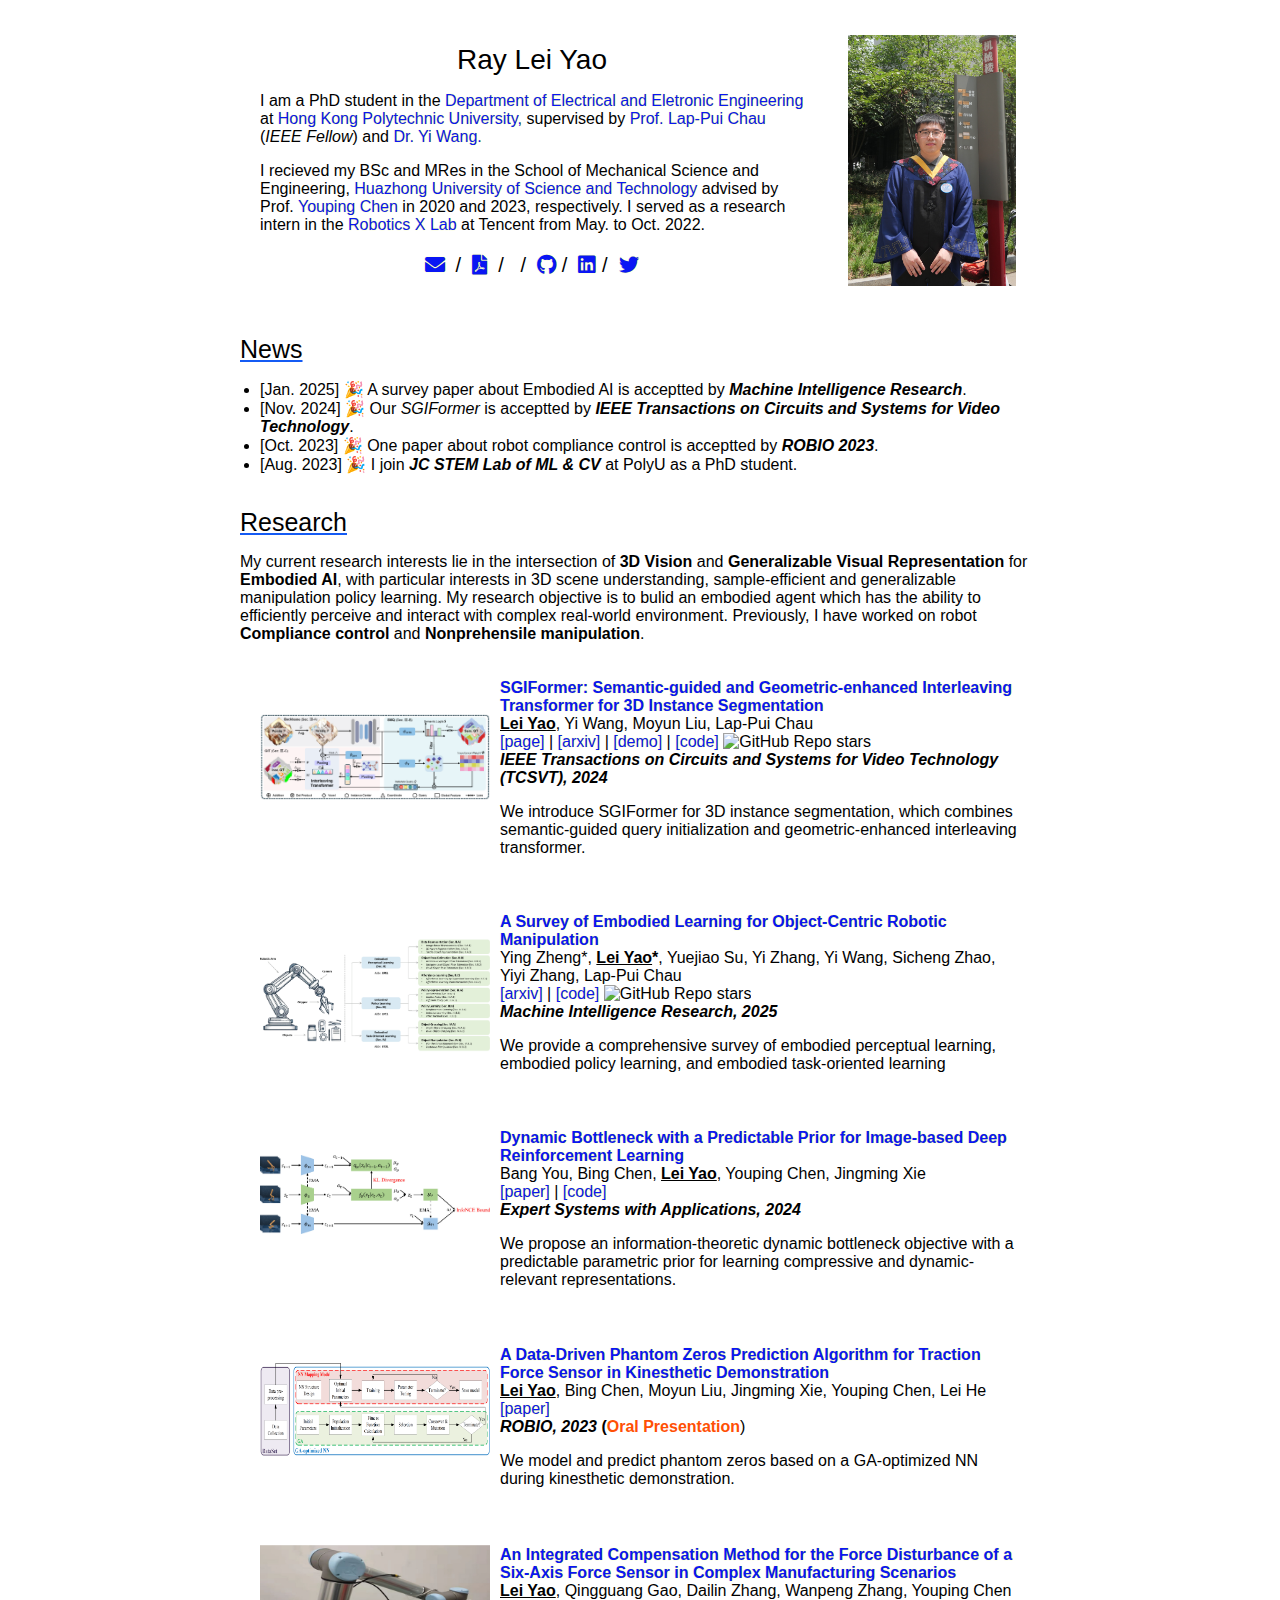
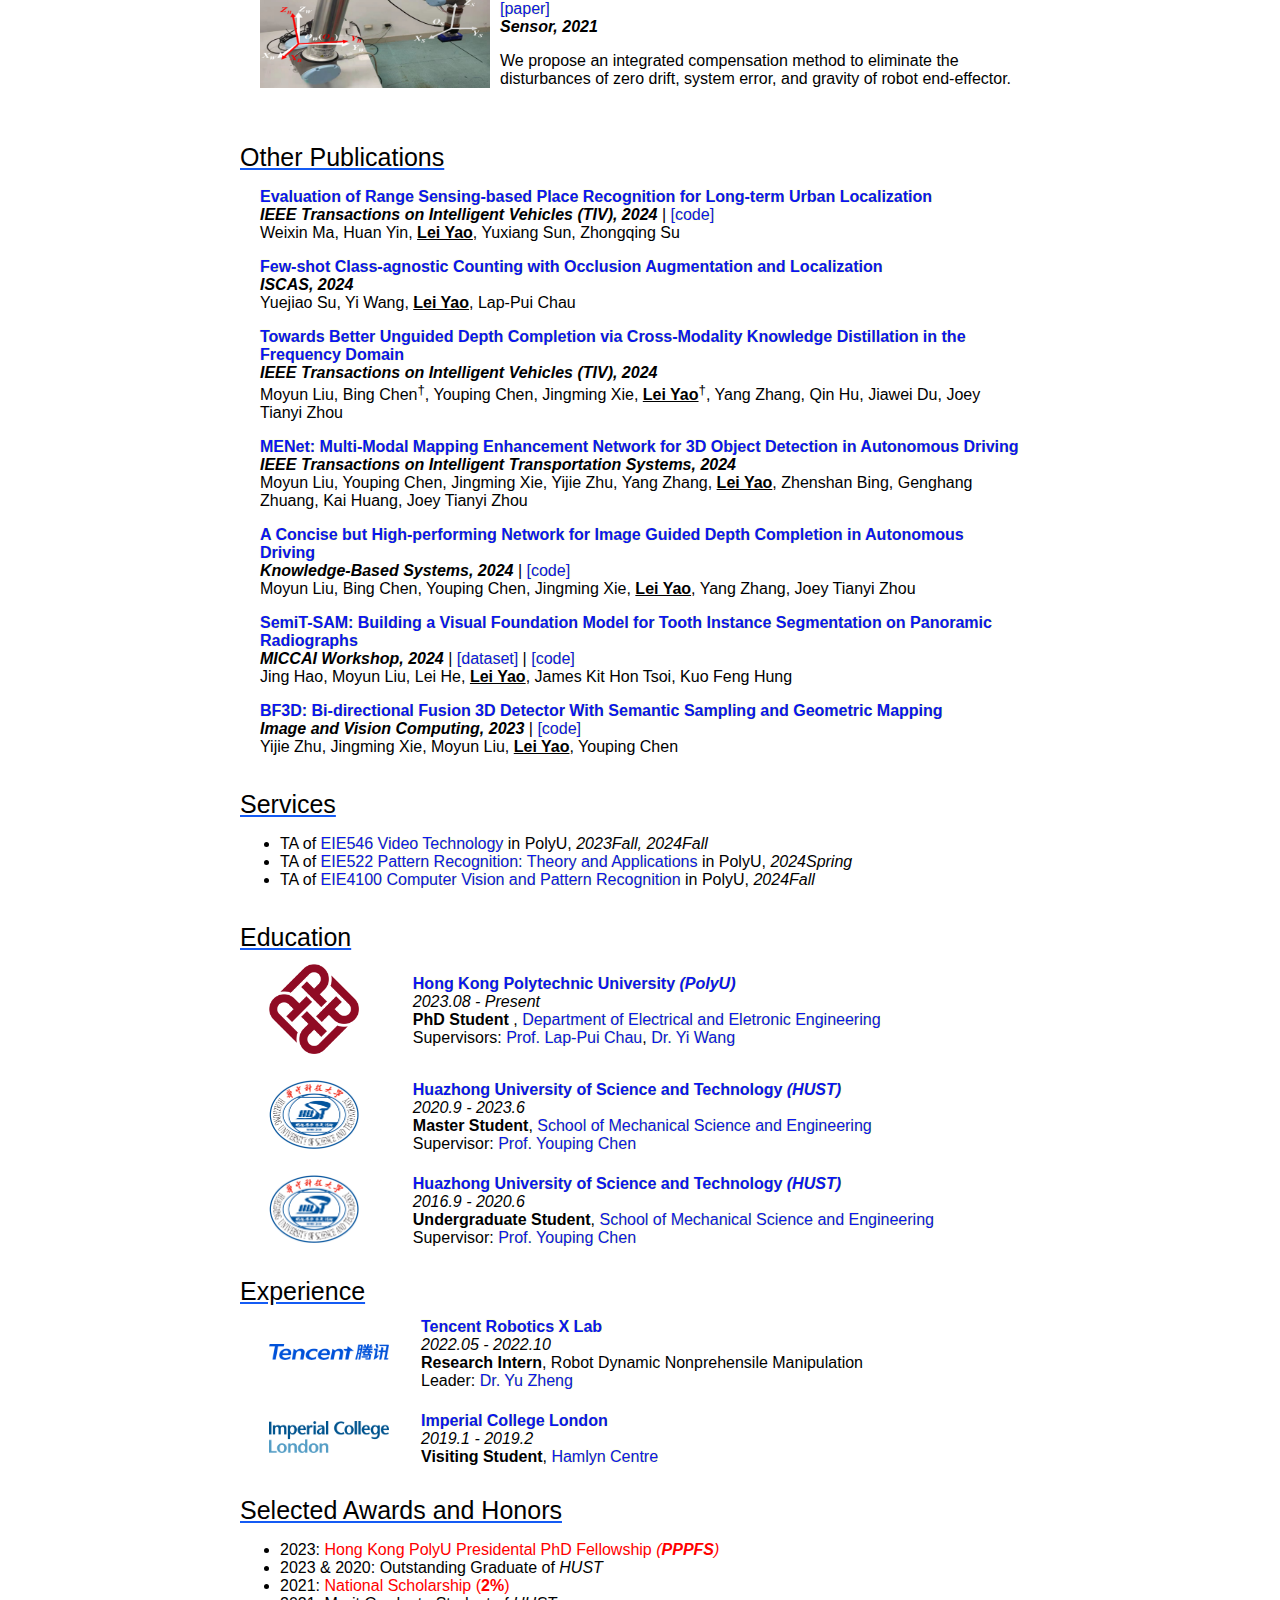
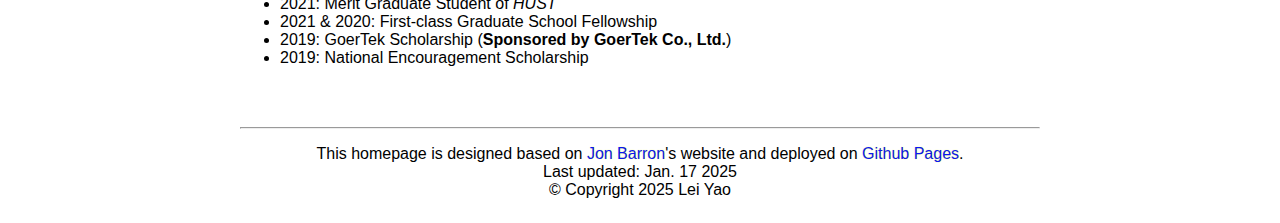
==== commit 7f3e0a35: "update 17/1/25" ====
--- a/index.html
+++ b/index.html
@@ -65,9 +65,9 @@
     <br>
     <td style="padding:0px;width:100%;vertical-align:middle">
     <p>
+      <li>[Jan. 2025] 🎉 A survey paper about Embodied AI is acceptted by <i><strong>Machine Intelligence Research</strong></i>.</li>
       <li>[Nov. 2024] 🎉 Our <i>SGIFormer</i> is acceptted by <i><strong>IEEE Transactions on Circuits and Systems for Video Technology</strong></i>.</li>
       <li>[Oct. 2023] 🎉 One paper about robot compliance control is acceptted by <i><strong>ROBIO 2023</strong></i>.</li>
-      <li>[Oct. 2023] 🎉 One paper about 3D object detection is acceptted by <i><strong>Image and Vision Computing</strong></i>.</li>
       <li>[Aug. 2023] 🎉 I join <i><strong>JC STEM Lab of ML & CV</strong></i> at PolyU as a PhD student.</li>
       
     </p> 
@@ -112,7 +112,7 @@
         <br>
         <strong><u style="color: rgb(0, 0, 0);">Lei Yao</u></strong>, Yi Wang, Moyun Liu, Lap-Pui Chau
         <br>
-        <a href="https://rayyoh.github.io/SGIFormer/">[page]</a> / <a href="https://arxiv.org/abs/2407.11564">[arxiv]</a> / <a href="https://rayyoh.github.io/SGIFormer/static/visualizations/f3d64c30f8/index.html">[demo]</a> / <a href="https://github.com/RayYoh/SGIFormer">[code]</a> <img alt="GitHub Repo stars" src="https://img.shields.io/github/stars/RayYoh/SGIFormer?style=social">
+        <a href="https://rayyoh.github.io/SGIFormer/">[page]</a> | <a href="https://arxiv.org/abs/2407.11564">[arxiv]</a> | <a href="https://rayyoh.github.io/SGIFormer/static/visualizations/f3d64c30f8/index.html">[demo]</a> | <a href="https://github.com/RayYoh/SGIFormer">[code]</a> <img alt="GitHub Repo stars" src="https://img.shields.io/github/stars/RayYoh/SGIFormer?style=social">
 
         <br>
         <em><strong>IEEE Transactions on Circuits and Systems for Video Technology (TCSVT), 2024</strong></em>
@@ -147,10 +147,10 @@
         <br>
         Ying Zheng*, <strong><u style="color: rgb(0, 0, 0);">Lei Yao</u>*</strong>, Yuejiao Su, Yi Zhang, Yi Wang, Sicheng Zhao, Yiyi Zhang, Lap-Pui Chau
         <br>
-        <a href="https://arxiv.org/pdf/2408.11537">[arxiv]</a> / <a href="https://github.com/RayYoh/OCRM_survey">[code]</a> <img alt="GitHub Repo stars" src="https://img.shields.io/github/stars/RayYoh/OCRM_survey?style=social">
-
-        <br>
-        <em><strong>arXiv preprint, 2024</strong></em>
+        <a href="https://arxiv.org/pdf/2408.11537">[arxiv]</a> | <a href="https://github.com/RayYoh/OCRM_survey">[code]</a> <img alt="GitHub Repo stars" src="https://img.shields.io/github/stars/RayYoh/OCRM_survey?style=social">
+
+        <br>
+        <em><strong>Machine Intelligence Research, 2025</strong></em>
         <p>We provide a comprehensive survey of embodied perceptual learning, embodied policy learning, and embodied task-oriented learning</p>
       </td>
     </tr>
@@ -182,7 +182,7 @@
         <br>
         Bang You, Bing Chen, <strong><u style="color: rgb(0, 0, 0);">Lei Yao</u></strong>, Youping Chen, Jingming Xie
         <br>
-        <a href="https://www.sciencedirect.com/science/article/pii/S0957417424029610">[paper]</a> / <a href="https://github.com/BangYou01/DY2P">[code]</a>
+        <a href="https://www.sciencedirect.com/science/article/pii/S0957417424029610">[paper]</a> | <a href="https://github.com/BangYou01/DY2P">[code]</a>
 
         <br>
         <em><strong>Expert Systems with Applications, 2024</strong></em>
@@ -504,7 +504,7 @@
       <hr>
         <p style="text-align:center">
           This homepage is designed based on <a href="https://jonbarron.info/">Jon Barron</a>'s website and deployed on <a href="https://pages.github.com/">Github Pages</a>. 
-          <br> Last updated: Dec. 13 2024
+          <br> Last updated: Jan. 17 2025
           <br> © Copyright 2025 Lei Yao
         </p>
       </td>
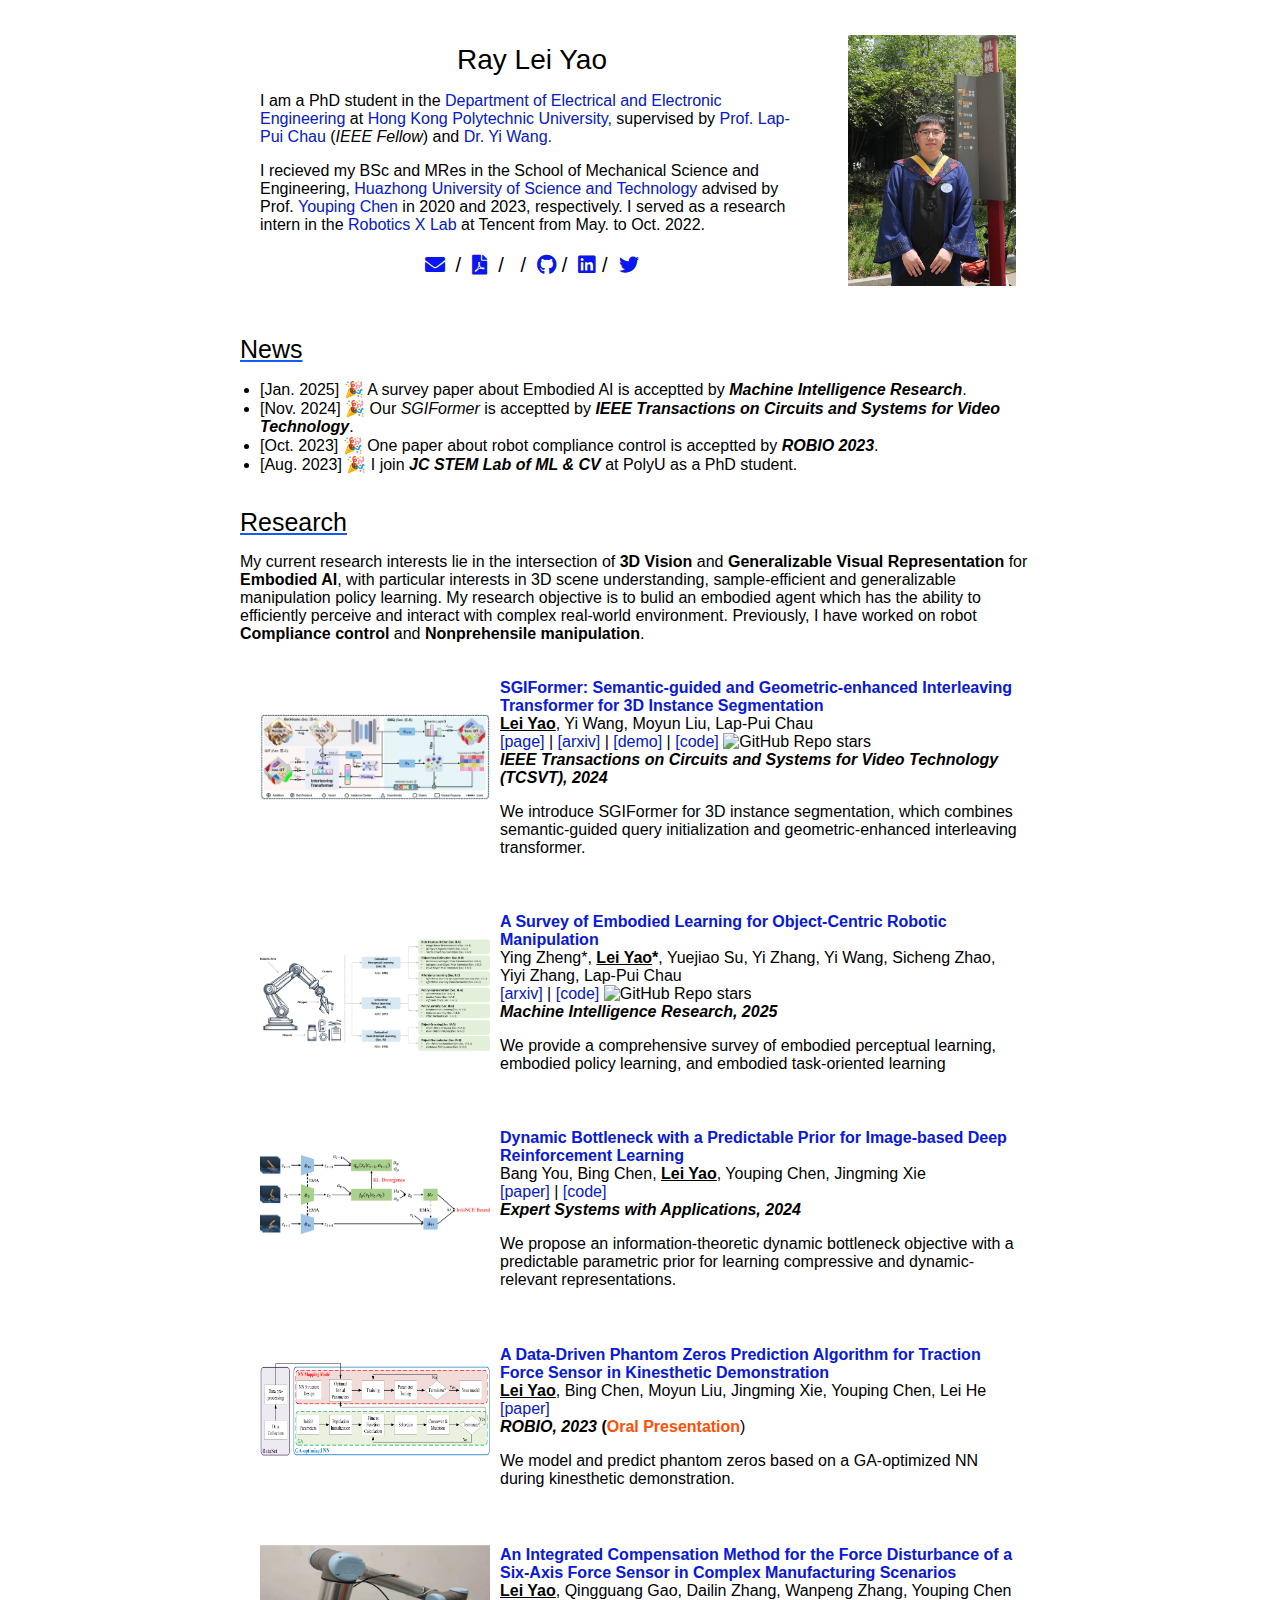
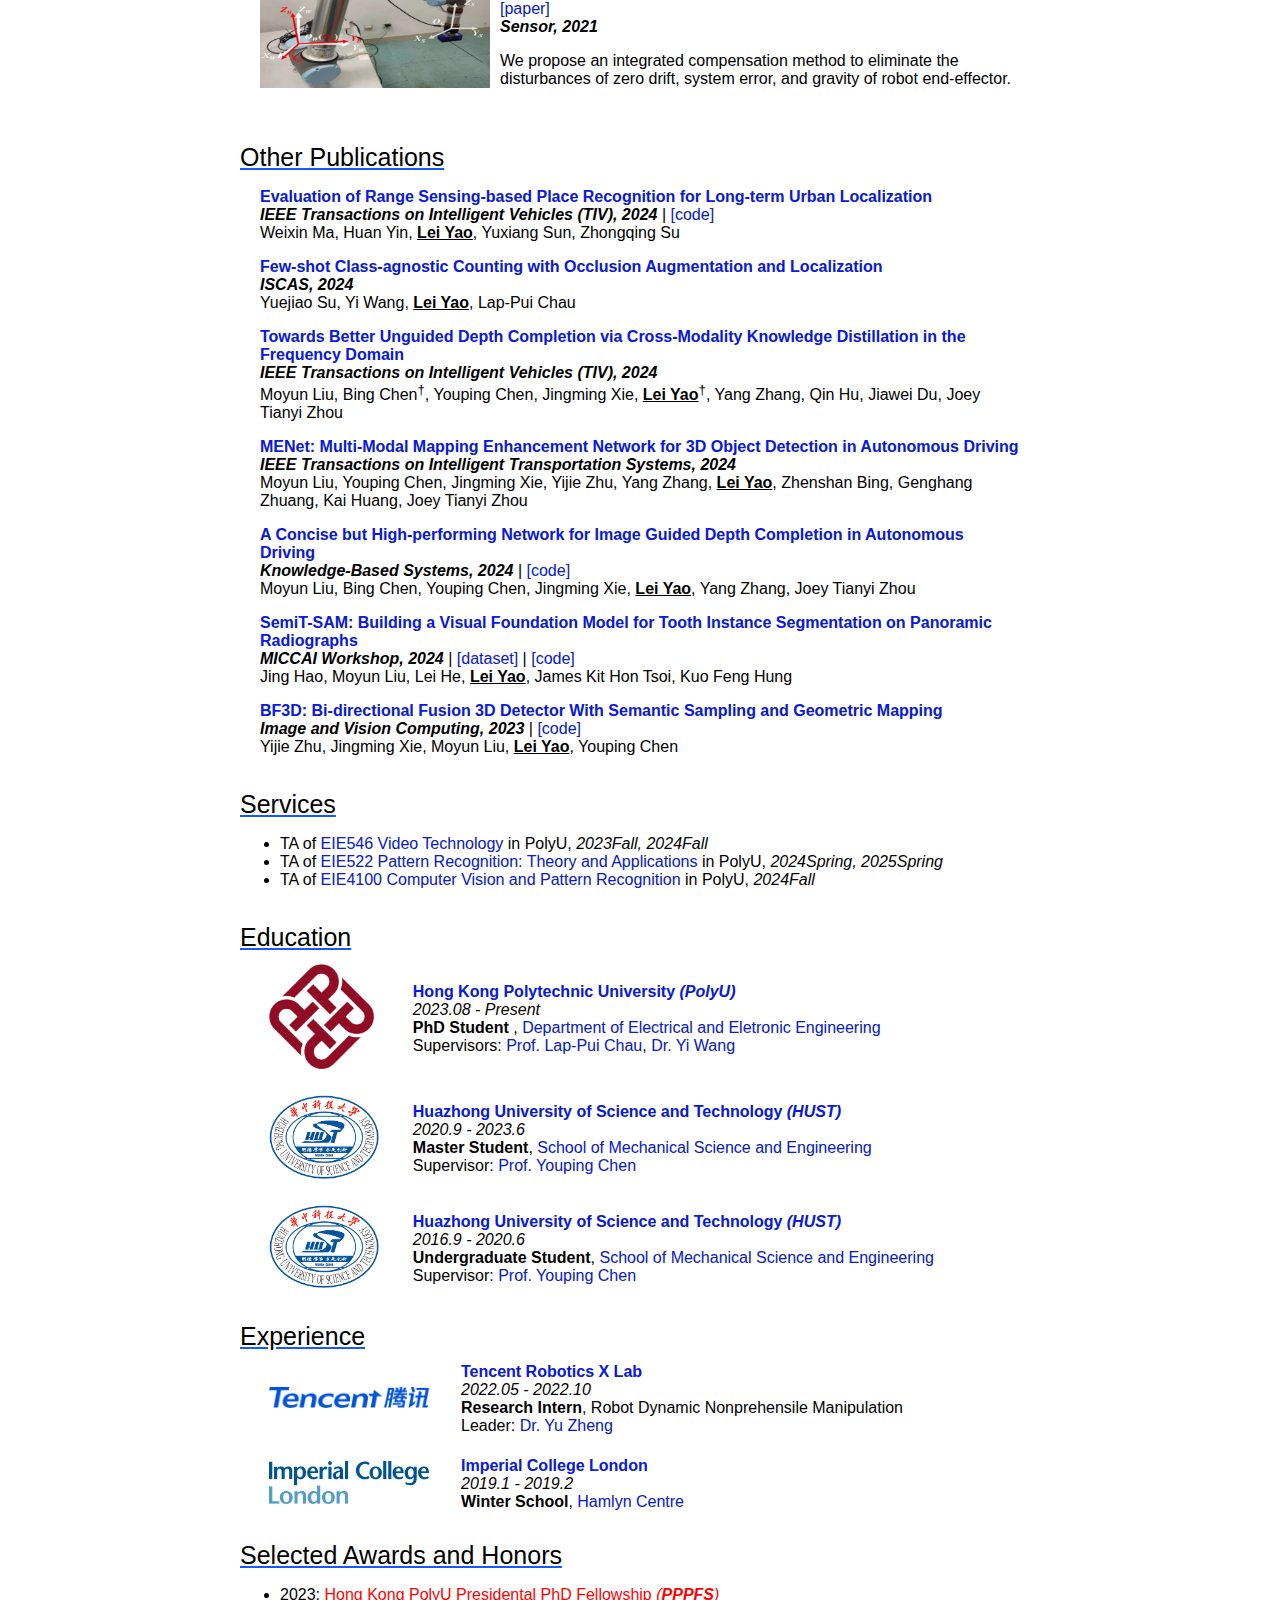
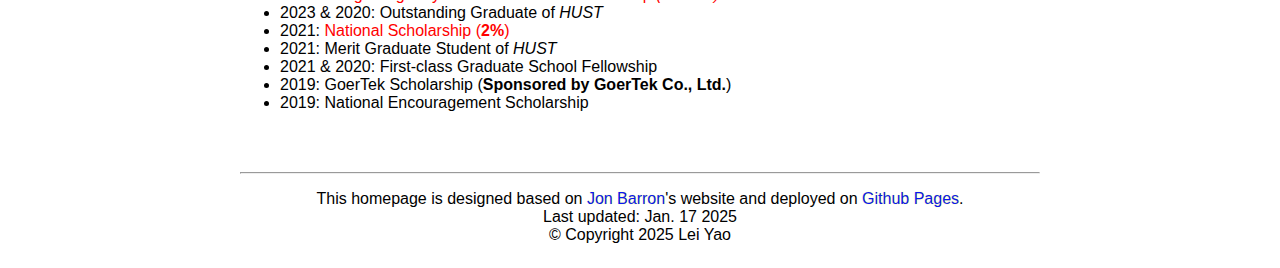
==== commit 1d0d37dd: "update" ====
--- a/index.html
+++ b/index.html
@@ -27,7 +27,7 @@
               </p>
               <p>
               <intro>I am a PhD student in the  
-                <a href="https://www.polyu.edu.hk/eee/" target="_blank"><d>Department of Electrical and Eletronic Engineering</d></a> 
+                <a href="https://www.polyu.edu.hk/eee/" target="_blank"><d>Department of Electrical and Electronic Engineering</d></a> 
                 at <a href="https://www.polyu.edu.hk/en/" target="_blank"><d>Hong Kong Polytechnic University,</d></a>
                 supervised by <a href="https://www.eie.polyu.edu.hk/~lpchau/" target="_blank"><d> Prof. Lap-Pui Chau</d></a> (<i>IEEE Fellow</i>)
                 and <a href="https://wangyintu.github.io/" target="_blank">Dr. Yi Wang.</a>
@@ -378,7 +378,7 @@
       <td style="padding:0px;width:100%;vertical-align:middle">
         <p>
           <li>TA of <a href="https://www.polyu.edu.hk/eee/-/media/department/eee/content/study/subject-syllabi/eee-subject-syllabi/msc-subjects/2023-2024/eie546.pdf">EIE546 Video Technology</a> in PolyU, <i>2023Fall, 2024Fall</i></li>
-          <li>TA of <a href="https://www.eie.polyu.edu.hk/prog/msc/syllabus/eie522.pdf">EIE522 Pattern Recognition: Theory and Applications</a> in PolyU, <i>2024Spring</i></li>
+          <li>TA of <a href="https://www.eie.polyu.edu.hk/prog/msc/syllabus/eie522.pdf">EIE522 Pattern Recognition: Theory and Applications</a> in PolyU, <i>2024Spring, 2025Spring</i></li>
           <li>TA of <a href="https://www.polyu.edu.hk/eee/-/media/department/eee/content/study/subject-syllabi/eee-subject-syllabi/msc-subjects/2023-2024/eie546.pdf">EIE4100 Computer Vision and Pattern Recognition</a> in PolyU, <i>2024Fall</i></li>
         </p>
        
@@ -392,7 +392,7 @@
           <heading>Education</heading>
       <br>
       <tr>
-        <td style="padding-left:27px;padding-right:20px;width:20%;vertical-align:middle"><img src="static/images/PolyU.png", width="90"></td>
+        <td style="padding-left:27px;padding-right:20px;width:20%;vertical-align:middle"><img src="static/images/PolyU.png", width="105"></td>
         <td width="90%" valign="center">
           <strong><a href="https://www.polyu.edu.hk/en/" target="_blank"><papertitle>Hong Kong Polytechnic University <i>(PolyU)</i> </papertitle> </a></strong>
           <br> <em>2023.08 - Present</em> <br><strong>PhD Student </strong>, <a href="https://www.polyu.edu.hk/eee/" target="_blank"><d>Department of Electrical and Eletronic Engineering</d></a>
@@ -401,7 +401,7 @@
         </td>
       </tr>
       <tr>
-        <td style="padding-left:27px;padding-right:20px;width:20%;vertical-align:middle"><img src="static/images/hust_logo.png", width="90"></td>
+        <td style="padding-left:27px;padding-right:20px;width:20%;vertical-align:middle"><img src="static/images/hust_logo.png", width="110"></td>
         <td width="90%" valign="center">
           <strong><a href="http://english.hust.edu.cn/" target="_blank"><papertitle>Huazhong University of Science and Technology <i>(HUST)</i></papertitle></a></strong>
           <br> <em>2020.9 - 2023.6</em>
@@ -410,7 +410,7 @@
         </td>
       </tr>
       <tr>
-        <td style="padding-left:27px;padding-right:20px;width:20%;vertical-align:middle"><img src="static/images/hust_logo.png", width="90"></td>
+        <td style="padding-left:27px;padding-right:20px;width:20%;vertical-align:middle"><img src="static/images/hust_logo.png", width="110"></td>
         <td width="90%" valign="center">
           <strong><a href="http://english.hust.edu.cn/" target="_blank"><papertitle>Huazhong University of Science and Technology <i>(HUST)</i></papertitle></a></strong>
           <br> <em>2016.9 - 2020.6</em>
@@ -427,7 +427,7 @@
       <heading>Experience</heading>
   <br> 
   <tr>
-    <td style="padding-left:27px;padding-right:20px;width:20%;vertical-align:middle"><img src="static/images/tencent_logo.png", width="120"></td>
+    <td style="padding-left:27px;padding-right:20px;width:20%;vertical-align:middle"><img src="static/images/tencent_logo.png", width="160"></td>
     <td width="90%" valign="center">
       <strong><a href="https://www.tencent.com/en-us/business/robotics.html" target="_blank"><papertitle>Tencent Robotics X Lab</papertitle></a></strong>
       <br> <em>2022.05 - 2022.10</em>
@@ -436,11 +436,11 @@
     </td>
   </tr>
   <tr>
-    <td style="padding-left:27px;padding-right:20px;width:20%;vertical-align:middle"><img src="static/images/IC_logo.png", width="120"></td>
+    <td style="padding-left:27px;padding-right:20px;width:20%;vertical-align:middle"><img src="static/images/IC_logo.png", width="160"></td>
     <td width="90%" valign="center">
       <strong><a href="https://www.imperial.ac.uk/" target="_blank"><papertitle>Imperial College London</papertitle></a></strong>
       <br> <em>2019.1 - 2019.2</em>
-      <br> <strong>Visiting Student</strong>, <a href="https://www.imperial.ac.uk/hamlyn-centre/"><d>Hamlyn Centre</d></a> 
+      <br> <strong>Winter School</strong>, <a href="https://www.imperial.ac.uk/hamlyn-centre/"><d>Hamlyn Centre</d></a> 
     </td>
   </tr>
       
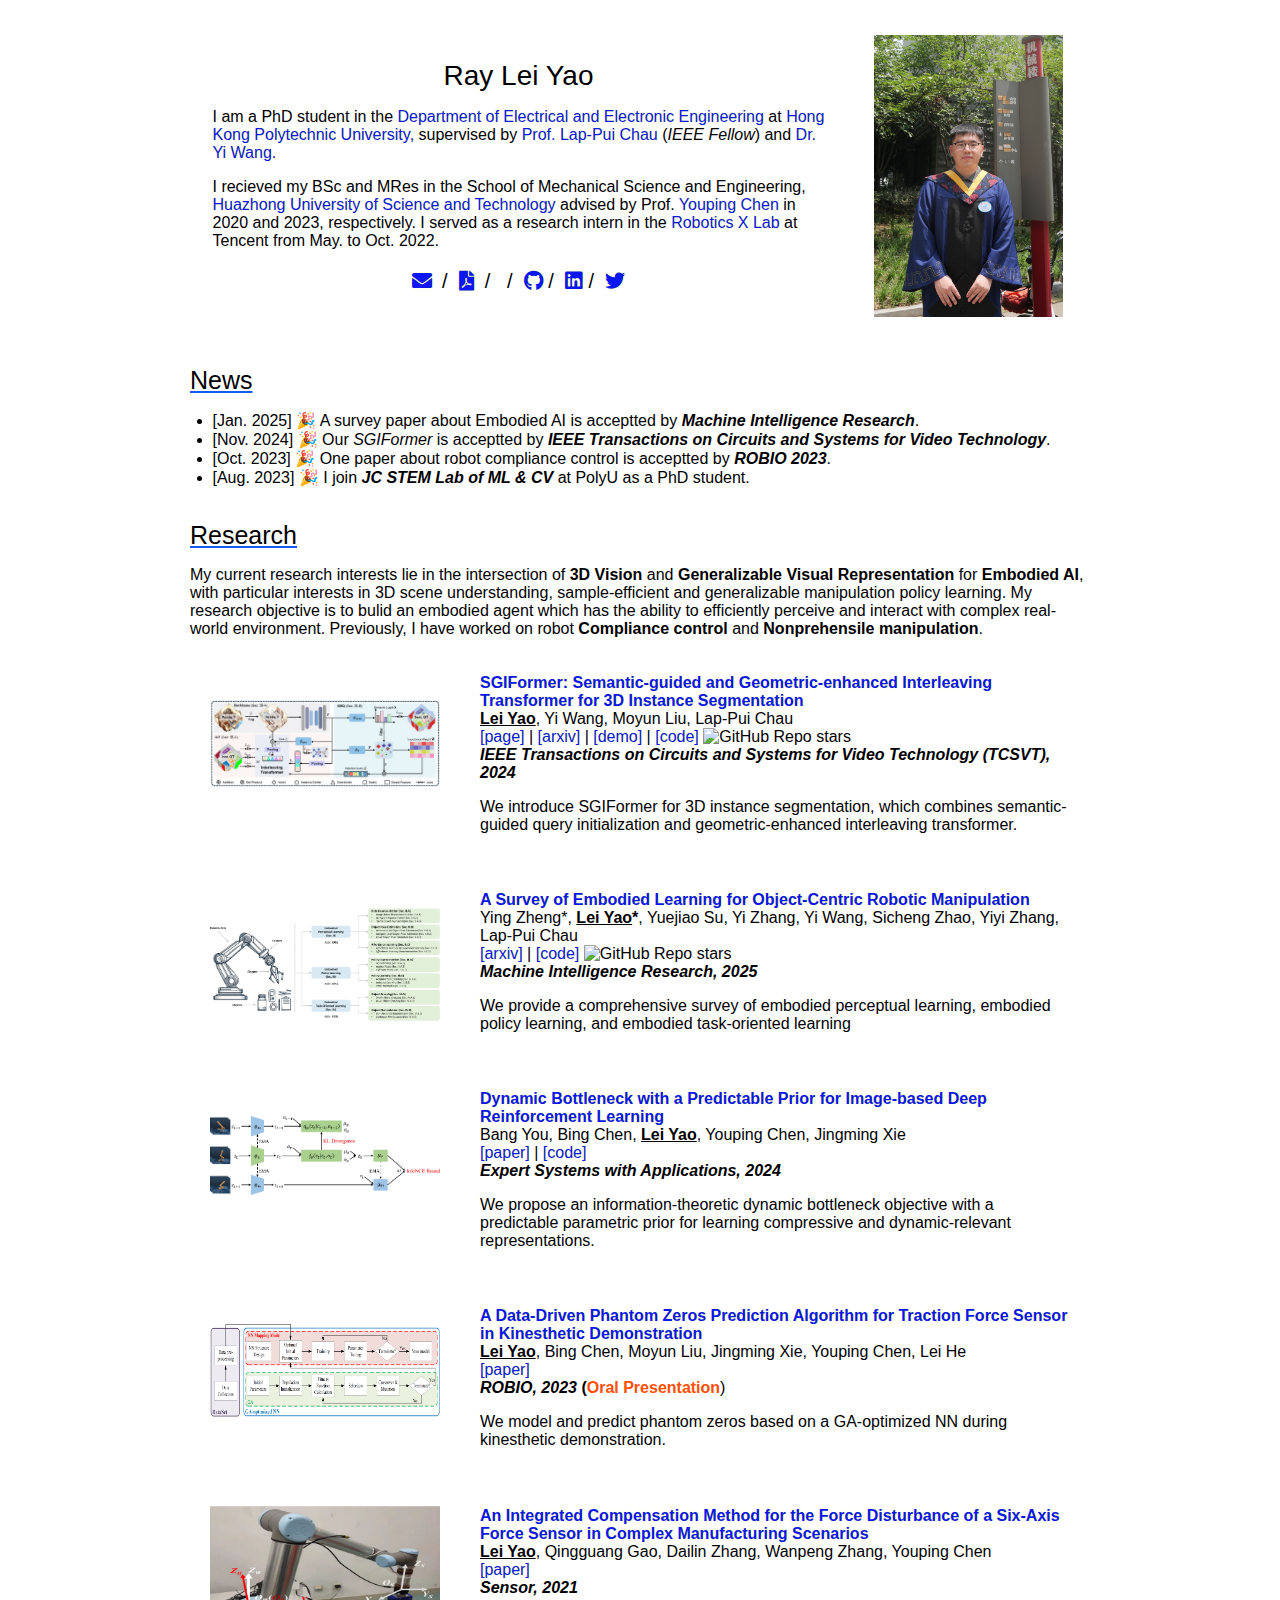
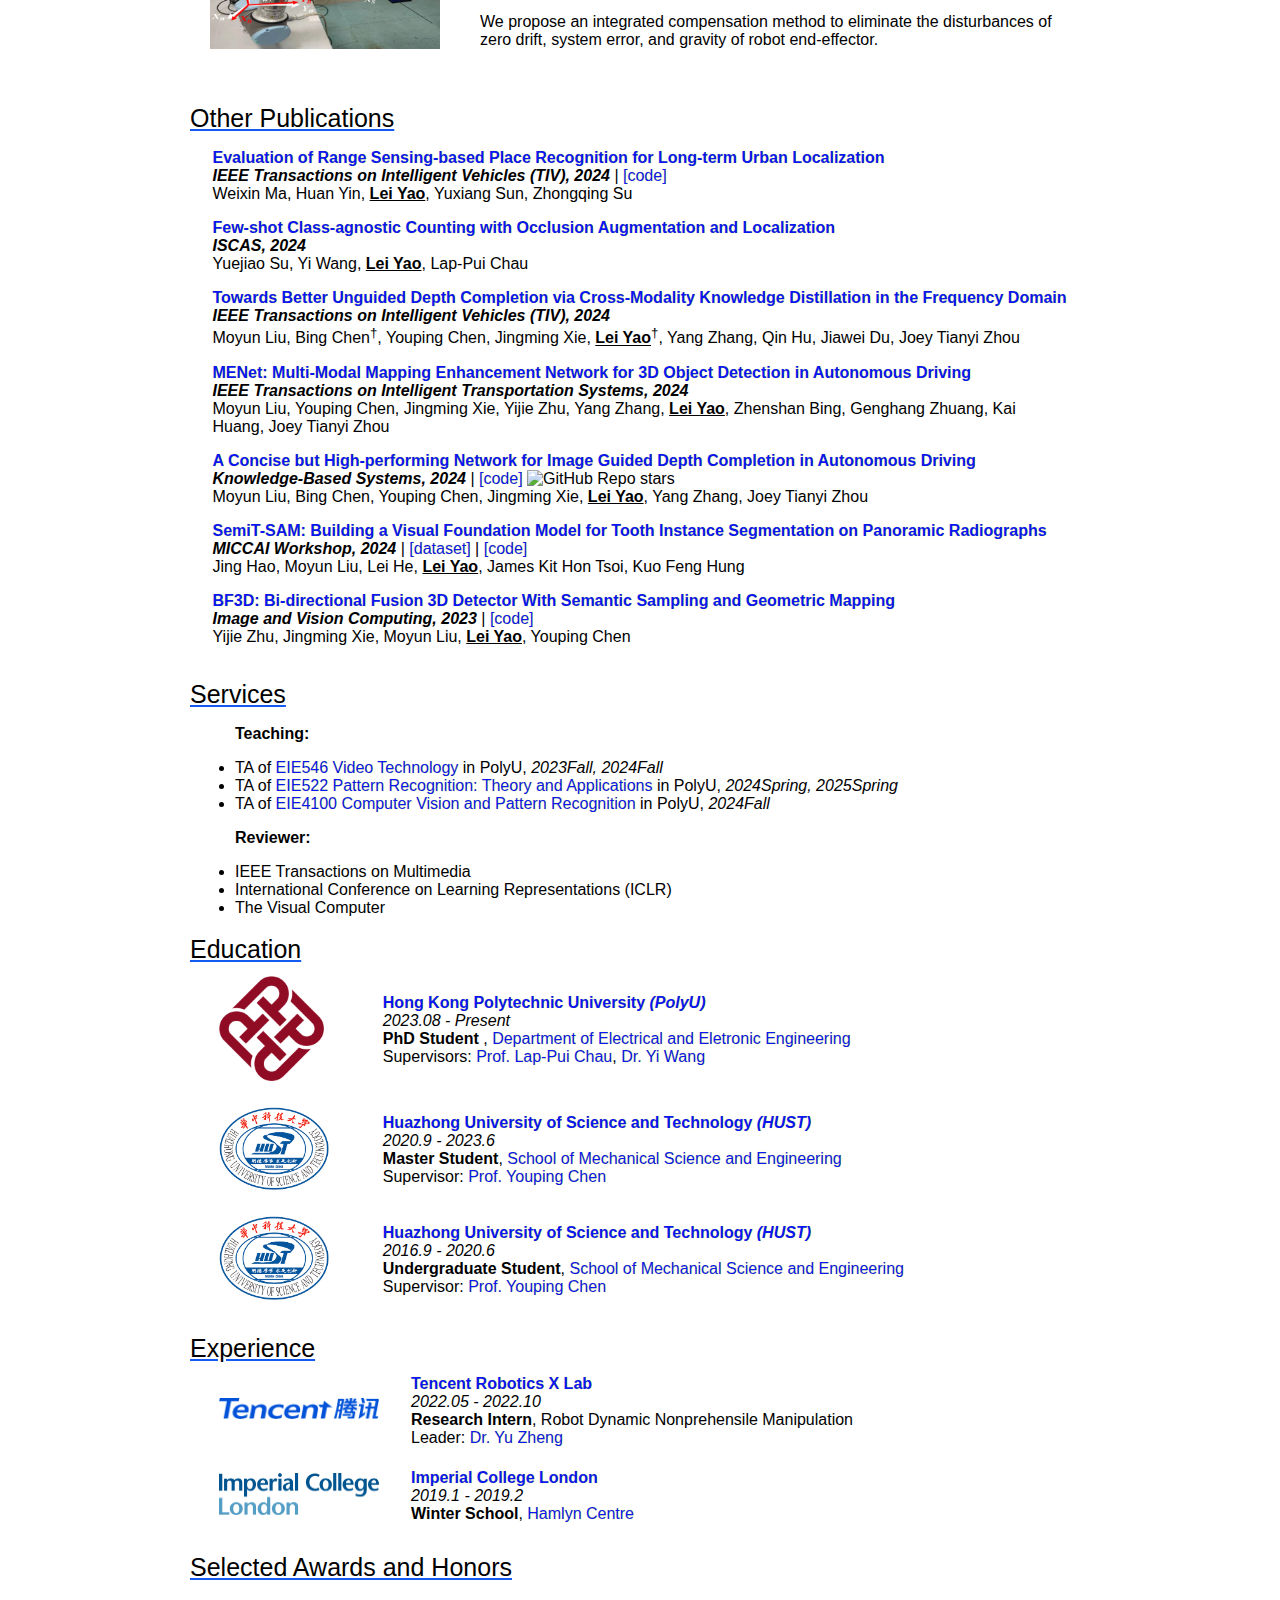
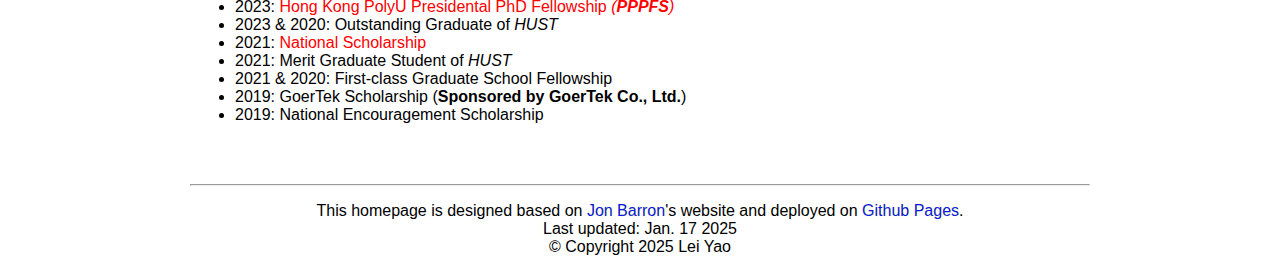
==== commit 073efb64: "update" ====
--- a/index.html
+++ b/index.html
@@ -3,7 +3,7 @@
 
 <!-- <head> -->
 <head><meta http-equiv="Content-Type" content="text/html; charset=UTF-8">
-  <title>Lei Yao</title>
+  <title>Lei Yao | PhD Student</title>
   <meta name="author" content="Lei Yao">
   <meta name="viewport" content="width=device-width, initial-scale=1">
   <link rel="stylesheet" type="text/css" href="stylesheet.css">
@@ -16,7 +16,7 @@
 <!-- body -->
 <body>
   <!-- self-intro -->
-  <table style="width:100%;max-width:800px;border:0px;border-spacing:0px;border-collapse:separate;margin-right:auto;margin-left:auto;"><tbody>
+  <table style="width:100%;max-width:900px;border:0px;border-spacing:0px;border-collapse:separate;margin-right:auto;margin-left:auto;"><tbody>
     <tr style="padding:0px">
       <td style="padding:0px">
         <table style="width:100%;border:0px;border-spacing:0px;border-collapse:separate;margin-right:auto;margin-left:auto;"><tbody>
@@ -112,7 +112,7 @@
         <br>
         <strong><u style="color: rgb(0, 0, 0);">Lei Yao</u></strong>, Yi Wang, Moyun Liu, Lap-Pui Chau
         <br>
-        <a href="https://rayyoh.github.io/SGIFormer/">[page]</a> | <a href="https://arxiv.org/abs/2407.11564">[arxiv]</a> | <a href="https://rayyoh.github.io/SGIFormer/static/visualizations/f3d64c30f8/index.html">[demo]</a> | <a href="https://github.com/RayYoh/SGIFormer">[code]</a> <img alt="GitHub Repo stars" src="https://img.shields.io/github/stars/RayYoh/SGIFormer?style=social">
+        <a href="https://rayyoh.github.io/SGIFormer/">[page]</a> | <a href="https://arxiv.org/abs/2407.11564">[arxiv]</a> | <a href="https://rayyoh.github.io/SGIFormer/static/visualizations/f3d64c30f8/index.html">[demo]</a> | <a href="https://github.com/RayYoh/SGIFormer">[code]</a> <img alt="GitHub Repo stars" src="https://img.shields.io/github/stars/RayYoh/SGIFormer" style="vertical-align: top;">
 
         <br>
         <em><strong>IEEE Transactions on Circuits and Systems for Video Technology (TCSVT), 2024</strong></em>
@@ -147,7 +147,7 @@
         <br>
         Ying Zheng*, <strong><u style="color: rgb(0, 0, 0);">Lei Yao</u>*</strong>, Yuejiao Su, Yi Zhang, Yi Wang, Sicheng Zhao, Yiyi Zhang, Lap-Pui Chau
         <br>
-        <a href="https://arxiv.org/pdf/2408.11537">[arxiv]</a> | <a href="https://github.com/RayYoh/OCRM_survey">[code]</a> <img alt="GitHub Repo stars" src="https://img.shields.io/github/stars/RayYoh/OCRM_survey?style=social">
+        <a href="https://arxiv.org/pdf/2408.11537">[arxiv]</a> | <a href="https://github.com/RayYoh/OCRM_survey">[code]</a> <img alt="GitHub Repo stars" src="https://img.shields.io/github/stars/RayYoh/OCRM_survey" style="vertical-align: top;">
 
         <br>
         <em><strong>Machine Intelligence Research, 2025</strong></em>
@@ -340,7 +340,7 @@
             <papertitle>A Concise but High-performing Network for Image Guided Depth Completion in Autonomous Driving</papertitle>
           </a>
           <br>
-          <em><strong>Knowledge-Based Systems, 2024</strong></em> | <a href="https://github.com/lmomoy/CHNet">[code]</a>
+          <em><strong>Knowledge-Based Systems, 2024</strong></em> | <a href="https://github.com/lmomoy/CHNet">[code]</a> <img alt="GitHub Repo stars" src="https://img.shields.io/github/stars/lmomoy/CHNet" style="vertical-align: top;">
           <br>
           Moyun Liu, Bing Chen, Youping Chen, Jingming Xie, <strong><u style="color: rgb(0, 0, 0);">Lei Yao</u></strong>, Yang Zhang, Joey Tianyi Zhou
         </p>
@@ -377,10 +377,16 @@
         <br>
       <td style="padding:0px;width:100%;vertical-align:middle">
         <p>
+          <strong>Teaching:</strong>
           <li>TA of <a href="https://www.polyu.edu.hk/eee/-/media/department/eee/content/study/subject-syllabi/eee-subject-syllabi/msc-subjects/2023-2024/eie546.pdf">EIE546 Video Technology</a> in PolyU, <i>2023Fall, 2024Fall</i></li>
           <li>TA of <a href="https://www.eie.polyu.edu.hk/prog/msc/syllabus/eie522.pdf">EIE522 Pattern Recognition: Theory and Applications</a> in PolyU, <i>2024Spring, 2025Spring</i></li>
           <li>TA of <a href="https://www.polyu.edu.hk/eee/-/media/department/eee/content/study/subject-syllabi/eee-subject-syllabi/msc-subjects/2023-2024/eie546.pdf">EIE4100 Computer Vision and Pattern Recognition</a> in PolyU, <i>2024Fall</i></li>
         </p>
+        <p>
+          <strong>Reviewer:</strong>
+          <li>IEEE Transactions on Multimedia</li>
+          <li>International Conference on Learning Representations (ICLR)</li>
+          <li>The Visual Computer</li>
        
       </td>
     </tr>
@@ -457,7 +463,7 @@
           <p>
             <li>2023: <font color=red>Hong Kong PolyU Presidental PhD Fellowship <i>(<strong>PPPFS</strong>)</i></font></li>
             <li>2023 & 2020: Outstanding Graduate of <i>HUST</i></li>
-            <li>2021: <font color=red>National Scholarship (<strong>2%</strong>)</font></li>
+            <li>2021: <font color=red>National Scholarship</font></li>
             <li>2021: Merit Graduate Student of <i>HUST</i></li>
             <li>2021 & 2020: First-class Graduate School Fellowship</li>
             <li>2019: GoerTek Scholarship (<strong>Sponsored by GoerTek Co., Ltd.</strong>)</li>
